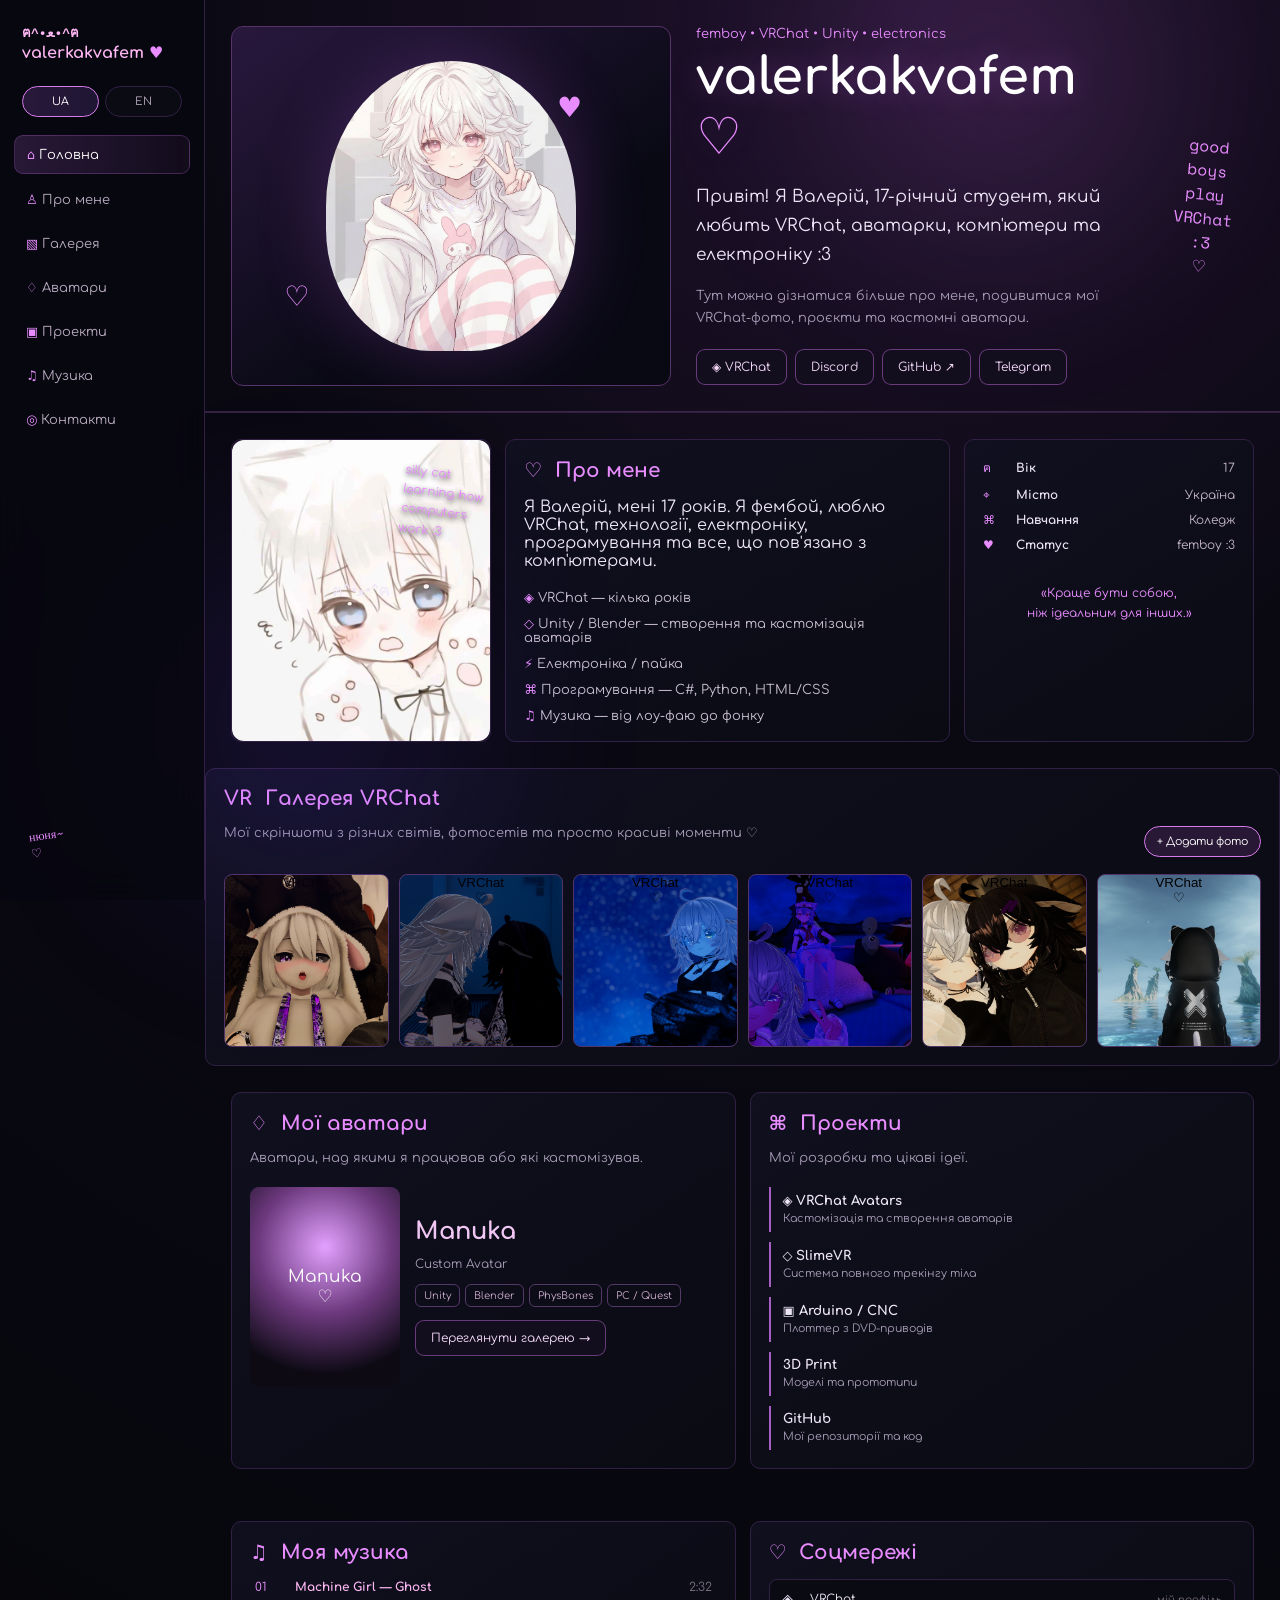
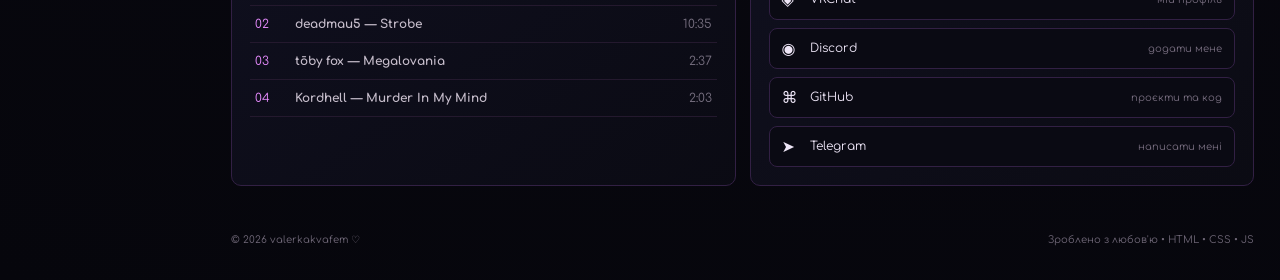
==== index.html @ bfdf0de4 "Add files via upload" ====
<!doctype html>
<html lang="uk">
<head>
  <meta charset="UTF-8">
  <meta name="viewport" content="width=device-width, initial-scale=1.0">
  <title>valerkakvafem ♡</title>
  <meta name="description" content="Особистий VRChat / Unity / electronics сайт Валерія.">
  <link rel="stylesheet" href="style.css">
</head>
<body>
  <div class="bg-orb orb1"></div>
  <div class="bg-orb orb2"></div>

  <aside class="sidebar">
    <a class="brand" href="#home"><span class="brand-cat">ฅ^•ﻌ•^ฅ</span> valerkakvafem <span>♥</span></a>
    <div class="lang-switch" aria-label="Language switcher">
      <button class="lang-btn active" type="button" data-lang="uk">UA</button>
      <button class="lang-btn" type="button" data-lang="en">EN</button>
    </div>
    <nav>
      <a class="active" href="#home">⌂ <span data-i18n="nav.home">Головна</span></a>
      <a href="#about">♙ <span data-i18n="nav.about">Про мене</span></a>
      <a href="#gallery">▧ <span data-i18n="nav.gallery">Галерея</span></a>
      <a href="#avatars">♢ <span data-i18n="nav.avatars">Аватари</span></a>
      <a href="#projects">▣ <span data-i18n="nav.projects">Проекти</span></a>
      <a href="#music">♫ <span data-i18n="nav.music">Музика</span></a>
      <a href="#contacts">◎ <span data-i18n="nav.contacts">Контакти</span></a>
    </nav>
    <div class="side-note">нюня~<br>♡</div>
  </aside>

  <main>
    <section id="home" class="hero section">
      <div class="hero-art">
        <div class="avatar-placeholder">ฅ^•ﻌ•^ฅ</div>
        <div class="floating-heart h1">♥</div>
        <div class="floating-heart h2">♡</div>
      </div>
      <div class="hero-copy">
        <div class="eyebrow" data-i18n="hero.eyebrow">femboy • VRChat • Unity • electronics</div>
        <h1>valerkakvafem <span>♡</span></h1>
        <p class="lead" data-i18n="hero.lead">Привіт! Я Валерій, 17-річний студент, який любить VRChat, аватарки, комп'ютери та електроніку :3</p>
        <p class="muted" data-i18n="hero.muted">Тут можна дізнатися більше про мене, подивитися мої VRChat-фото, проєкти та кастомні аватари.</p>
        <div class="buttons">
          <a class="btn" href="https://vrchat.com/home/user/usr_546417ab-8300-4fd6-845b-32ec0ba9909e" target="_blank">◈ VRChat</a>
          <a class="btn" href="https://discord.com/" target="_blank" rel="noreferrer">Discord</a>
          <a class="btn" href="https://github.com/valerkakvafem" target="_blank" rel="noreferrer">GitHub ↗</a>
          <a class="btn" href="https://t.me/vkvaua" data-i18n="hero.telegram">Telegram</a>
        </div>
      </div>
      <div class="hero-doodle">good<br>boys<br>play<br>VRChat<br>:3<br>♡</div>
    </section>

    <section id="about" class="section about-grid">
      <div class="photo-card">
        <div class="avatar-placeholder big">ฅ^•ﻌ•^ฅ</div>
        <span class="vertical-note">silly cat<br>learning how<br>computers<br>work :3</span>
      </div>
      <div class="panel about-text">
        <div class="section-title"><span>♡</span> <span data-i18n="about.title">Про мене</span></div>
        <p data-i18n="about.text">Я Валерій, мені 17 років. Я фембой, люблю VRChat, технології, електроніку, програмування та все, що пов'язано з комп'ютерами.</p>
        <ul class="facts">
          <li data-i18n="about.fact1">◈ VRChat — кілька років</li>
          <li data-i18n="about.fact2">◇ Unity / Blender — створення та кастомізація аватарів</li>
          <li data-i18n="about.fact3">⚡ Електроніка / пайка</li>
          <li data-i18n="about.fact4">⌘ Програмування — C#, Python, HTML/CSS</li>
          <li data-i18n="about.fact5">♫ Музика — від лоу-фаю до фонку</li>
        </ul>
      </div>
      <div class="panel profile">
        <div class="profile-row"><span>ฅ</span><b data-i18n="profile.ageLabel">Вік</b><em>17</em></div>
        <div class="profile-row"><span>⌖</span><b data-i18n="profile.cityLabel">Місто</b><em data-i18n="profile.cityValue">Україна</em></div>
        <div class="profile-row"><span>⌘</span><b data-i18n="profile.studyLabel">Навчання</b><em data-i18n="profile.studyValue">Коледж</em></div>
        <div class="profile-row"><span>♥</span><b data-i18n="profile.statusLabel">Статус</b><em>femboy :3</em></div>
        <blockquote data-i18n="profile.quote">«Краще бути собою,<br>ніж ідеальним для інших.»</blockquote>
      </div>
    </section>

    <section id="gallery" class="section panel">
      <div class="section-head">
        <div>
          <div class="section-title"><span>VR</span> <span data-i18n="gallery.title">Галерея VRChat</span></div>
          <p class="muted" data-i18n="gallery.subtitle">Мої фото з VRChat і просто красиві моменти ♡</p>
        </div>
        <div class="gallery-controls">
          <label class="upload-button" for="galleryUpload">+ Додати фото</label>
          <input id="galleryUpload" type="file" accept="image/*" multiple hidden>
        </div>
      </div>
      <div class="gallery" id="galleryGrid"></div>
    </section>

    <section class="section two-col">
      <div id="avatars" class="panel">
        <div class="section-title"><span>♢</span> <span data-i18n="avatars.title">Мої аватари</span></div>
        <p class="muted" data-i18n="avatars.subtitle">Аватари, над якими я працював або які кастомізував.</p>
        <div class="avatar-project">
          <div class="fake-avatar">Manuka<br>♡</div>
          <div>
            <h3>Manuka</h3>
            <p data-i18n="avatars.customAvatar">Custom Avatar</p>
            <div class="tags"><span>Unity</span><span>Blender</span><span>PhysBones</span><span>PC / Quest</span></div>
            <a class="outline-btn" href="#gallery" data-i18n="avatars.galleryLink">Переглянути галерею →</a>
          </div>
        </div>
      </div>

      <div id="projects" class="panel">
        <div class="section-title"><span>⌘</span> <span data-i18n="projects.title">Проекти</span></div>
        <p class="muted" data-i18n="projects.subtitle">Мої розробки та цікаві ідеї.</p>
        <div class="project-list">
          <div><b>◈ VRChat Avatars</b><small data-i18n="projects.item1">Кастомізація та створення аватарів</small></div>
          <div><b>◇ SlimeVR</b><small data-i18n="projects.item2">Система повного трекінгу тіла</small></div>
          <div><b>▣ Arduino / CNC</b><small data-i18n="projects.item3">Плоттер з DVD-приводів</small></div>
          <div><b>3D Print</b><small data-i18n="projects.item4">Моделі та прототипи</small></div>
          <div><b>GitHub</b><small data-i18n="projects.item5">Мої репозиторії та код</small></div>
        </div>
      </div>
    </section>

    <section id="music" class="section two-col">
      <div class="panel">
        <div class="section-title"><span>♫</span> <span data-i18n="music.title">Моя музика</span></div>
        <div class="track playing"><span>01</span><b>Machine Girl — Ghost</b><time>2:32</time></div>
        <div class="track"><span>02</span><b>deadmau5 — Strobe</b><time>10:35</time></div>
        <div class="track"><span>03</span><b>tōby fox — Megalovania</b><time>2:37</time></div>
        <div class="track"><span>04</span><b>Kordhell — Murder In My Mind</b><time>2:03</time></div>
      </div>

      <div id="contacts" class="panel">
        <div class="section-title"><span>♡</span> <span data-i18n="contacts.title">Соцмережі</span></div>
        <div class="socials">
          <a href="https://vrchat.com/home/user/usr_546417ab-8300-4fd6-845b-32ec0ba9909e" target="_blank" class="social">◈ <span>VRChat</span><small data-i18n="contacts.vrchat">мій профіль</small></a>
          <a href="https://discord.com/" target="_blank" rel="noreferrer" class="social">◉ <span>Discord</span><small data-i18n="contacts.discord">додати мене</small></a>
          <a href="https://github.com/valerkakvafem" target="_blank" rel="noreferrer" class="social">⌘ <span>GitHub</span><small data-i18n="contacts.github">проєкти та код</small></a>
          <a href="https://t.me/vkvaua" class="social">➤ <span>Telegram</span><small data-i18n="contacts.telegram">написати мені</small></a>
        </div>
      </div>
    </section>

    <footer>
      <span>© 2026 valerkakvafem ♡</span>
      <span data-i18n="footer.text">Зроблено з любов'ю • HTML • CSS • JS</span>
    </footer>
  </main>

  <div class="lightbox" id="lightbox" onclick="closeLightbox(event)">
    <button class="close" onclick="closeLightbox()">×</button>
    <div class="lightbox-content">
      <div id="lightboxImage" class="lightbox-photo"></div>
      <div class="lightbox-nav">
        <button type="button" onclick="showPrevImage()">←</button>
        <button type="button" onclick="showNextImage()">→</button>
      </div>
      <h2 id="lightboxTitle"></h2>
    </div>
  </div>

  <script src="script.js"></script>
</body>
</html>
---- style.css ----
@import url('https://fonts.googleapis.com/css2?family=Comfortaa:wght@400;500;700&family=Space+Mono:wght@400;700&display=swap');

/* ==========================================================================
   1. ЗМІННІ ТА БАЗОВІ СТИЛІ (:root & Global)
   ========================================================================== */
:root {
  --bg: #070711;
  --panel: #0d0d1a;
  --panel2: #111020;
  --line: #322044;
  --pink: #e88cff;
  --pink2: #ffb8f4;
  --purple: #8d59d8;
  --text: #eee6f7;
  --muted: #a59bb4;
}

* {
  box-sizing: border-box;
  scroll-behavior: smooth;
}

body {
  margin: 0;
  background: radial-gradient(circle at 70% 0%, #21122e 0, #0a0912 35%, #06060c 100%);
  color: var(--text);
  font-family: Comfortaa, system-ui, sans-serif;
  overflow-x: hidden;
}

body:before {
  content: "";
  position: fixed;
  inset: 0;
  pointer-events: none;
  background-image: linear-gradient(#fff0 96%, #ffffff04 100%);
  background-size: 100% 4px;
  opacity: .15;
  z-index: 20;
}

a {
  color: inherit;
  text-decoration: none;
}

/* Ефекти фону (Орбіти) */
.bg-orb {
  position: fixed;
  width: 350px;
  height: 350px;
  border-radius: 50%;
  filter: blur(100px);
  opacity: .13;
  pointer-events: none;
}

.orb1 {
  background: #e47aff;
  top: -100px;
  right: 8%;
}

.orb2 {
  background: #6e42ff;
  bottom: 0;
  left: 10%;
}


/* ==========================================================================
   2. СТРУКТУРА ТА НАВІГАЦІЯ (Layout & Sidebar)
   ========================================================================== */
main {
  margin-left: 205px;
  max-width: 1500px;
}

.sidebar {
  position: fixed;
  z-index: 10;
  left: 0;
  top: 0;
  bottom: 0;
  width: 205px;
  border-right: 1px solid var(--line);
  background: #080811dd;
  backdrop-filter: blur(18px);
  padding: 22px 14px;
}

.brand {
  font-weight: 700;
  color: var(--pink2);
  display: block;
  padding: 0 8px 24px;
}

.brand-cat {
  font-family: monospace;
  margin-right: 7px;
}

.brand span:last-child {
  color: var(--pink);
}

.lang-switch {
  display: grid;
  grid-template-columns: repeat(2, minmax(0, 1fr));
  gap: 6px;
  margin: 0 8px 18px;
}

.lang-btn {
  border: 1px solid var(--line);
  background: #0b0b14;
  color: #b8aabe;
  border-radius: 999px;
  padding: 8px 10px;
  cursor: pointer;
  font: inherit;
  font-size: 11px;
  transition: .2s;
}

.lang-btn.active,
.lang-btn:hover {
  background: linear-gradient(90deg, #b55fe733, #7b58c633);
  border-color: #d77bea;
  color: #fff;
}

nav {
  display: grid;
  gap: 7px;
}

nav a {
  padding: 11px 12px;
  border-radius: 9px;
  color: #b8aabe;
  font-size: 13px;
  transition: .2s;
}

nav a:hover,
nav a.active {
  background: linear-gradient(90deg, #9d5ac03b, #4c28542a);
  color: #fff;
  border: 1px solid #b966d64a;
}

nav a:first-letter {
  color: var(--pink);
}

.side-note {
  position: absolute;
  bottom: 40px;
  left: 30px;
  color: var(--pink);
  font-family: "Space Mono";
  font-size: 12px;
  transform: rotate(-8deg);
}


/* ==========================================================================
   3. СЕКЦІЇ ТА КОМПОНЕНТИ (Sections & Generic Elements)
   ========================================================================== */
.section {
  padding: 26px;
  scroll-margin-top: 20px;
}

.section-title {
  font-size: 20px;
  font-weight: 700;
  margin-bottom: 5px;
  color: #f2d8fa;
}

.section-title span {
  color: var(--pink);
  margin-right: 7px;
}

.section-head {
  display: flex;
  justify-content: space-between;
  gap: 20px;
  align-items: end;
}

.panel {
  border: 1px solid var(--line);
  background: linear-gradient(145deg, #101020e8, #0b0b14e8);
  border-radius: 10px;
  padding: 18px;
}

.muted {
  color: var(--muted);
  line-height: 1.65;
  font-size: 13px;
}

.buttons {
  display: flex;
  gap: 8px;
  flex-wrap: wrap;
  margin-top: 20px;
}

.btn,
.outline-btn {
  border: 1px solid #c66ee77a;
  background: #130e1d;
  border-radius: 9px;
  padding: 10px 15px;
  font-size: 12px;
  color: #f4dafa;
  transition: .2s;
  display: inline-block;
}

.btn:hover,
.outline-btn:hover {
  background: #8b4eb522;
  box-shadow: 0 0 20px #e37bff22;
}


/* ==========================================================================
   4. ГОЛОВНИЙ БЛОК (Hero Section - Аватар оновлено!)
   ========================================================================== */
.hero {
  min-height: 390px;
  display: grid;
  grid-template-columns: 43% 1fr 100px;
  gap: 25px;
  align-items: center;
  border-bottom: 1px solid var(--line);
  position: relative;
  overflow: hidden;
}

.hero:after {
  content: "";
  position: absolute;
  inset: auto 0 0 0;
  height: 1px;
  background: #e88cff33;
}

.hero h1 {
  font-size: clamp(34px, 4vw, 62px);
  margin: 0 0 15px;
  color: #fff;
  text-shadow: 0 0 28px #dd77ff44;
}

.hero h1 span {
  color: var(--pink);
}

.eyebrow {
  color: var(--pink);
  font-size: 13px;
  margin-bottom: 8px;
}

.lead {
  font-size: 17px;
  line-height: 1.7;
}

.hero-doodle {
  color: var(--pink);
  font-family: "Space Mono";
  line-height: 1.5;
  text-align: center;
  transform: rotate(5deg);
}

.hero-art {
  height: 360px;
  border-radius: 12px;
  position: relative;
  overflow: hidden;
  background: linear-gradient(145deg, #28183d, #090914 65%);
  border: 1px solid #58326b;
  display: grid;
  place-items: center;
}

/* Налаштування реального фото головного аватара */
.avatar-placeholder {
  width: 250px;
  height: 290px;
  border-radius: 50% 50% 42% 42%;
  display: grid;
  place-items: center;
  box-shadow: 0 0 70px #d76bff38;
  
  background-image: url('assets/avatars/avatar.jpg');
  background-size: cover;
  background-position: center;
  background-repeat: no-repeat;
}

/* Анімація літаючих сердечок поверх фотографії */
.floating-heart {
  position: absolute;
  color: var(--pink);
  font-size: 28px;
  animation: float 4s ease-in-out infinite;
}

.h1 { right: 20%; top: 18%; }
.h2 { left: 12%; bottom: 20%; }

@keyframes float {
  50% { transform: translateY(-10px) rotate(8deg); }
}


/* ==========================================================================
   5. БЛОК «ПРО МЕНЕ» ТА ПРОФІЛЬ (About & Profile - Фото оновлено!)
   ========================================================================== */
.about-grid {
  display: grid;
  grid-template-columns: 260px 1fr 290px;
  gap: 14px;
}

.photo-card {
  border: 1px solid var(--line);
  border-radius: 10px;
  min-height: 260px;
  position: relative;
  overflow: hidden;
}

/* Налаштування реального великого фото для блоку про мене */
.avatar-placeholder.big {
  width: 100%;
  height: 100%;
  border-radius: 12px;
  
  background-image: url('assets/avatars/avatar_big.jpg');
  background-size: cover;
  background-position: center;
  background-repeat: no-repeat;
}

.vertical-note {
  position: absolute;
  right: 8px;
  top: 25px;
  color: var(--pink);
  font-size: 12px;
  line-height: 1.6;
  transform: rotate(7deg);
  z-index: 2;
  text-shadow: 0 2px 5px rgba(0,0,0,0.9); /* Щоб текст читався поверх фотографії */
}

.facts {
  list-style: none;
  padding: 0;
  margin: 20px 0 0;
  display: grid;
  gap: 11px;
  color: #c9bfd1;
  font-size: 13px;
}

.facts li:first-letter {
  color: var(--pink);
}

.profile {
  display: grid;
  align-content: start;
  gap: 11px;
}

.profile-row {
  display: grid;
  grid-template-columns: 25px 1fr auto;
  gap: 8px;
  align-items: center;
  font-size: 12px;
}

.profile-row span {
  color: var(--pink);
}

.profile-row em {
  font-style: normal;
  color: #c4b5ca;
}

.profile blockquote {
  margin: 20px 0 0;
  color: var(--pink);
  font-size: 12px;
  line-height: 1.7;
  text-align: center;
}


/* ==========================================================================
   6. ГАЛЕРЕЯ VRChat (Gallery - Градієнти замінено на фотографії!)
   ========================================================================== */
.gallery-controls {
  display: flex;
  align-items: center;
  justify-content: flex-end;
  gap: 10px;
  flex-wrap: wrap;
}

.filters {
  display: flex;
  gap: 6px;
  flex-wrap: wrap;
}

.filter {
  border: 1px solid var(--line);
  background: #0b0b14;
  color: #aaa0b4;
  border-radius: 20px;
  padding: 8px 12px;
  cursor: pointer;
  font-family: inherit;
  font-size: 11px;
}

.gallery-category {
  border: 1px solid var(--line);
  background: #0b0b14;
  color: var(--text);
  border-radius: 999px;
  padding: 8px 12px;
  font: inherit;
  font-size: 11px;
}

.upload-button {
  display: inline-flex;
  align-items: center;
  justify-content: center;
  border: 1px solid #d77bea;
  background: rgba(167, 79, 195, 0.18);
  color: #fff;
  border-radius: 999px;
  padding: 8px 12px;
  font-size: 11px;
  cursor: pointer;
  transition: .2s;
}

.upload-button:hover {
  transform: translateY(-1px);
  box-shadow: 0 0 18px rgba(215, 123, 234, 0.25);
}

.filter.active,
.filter:hover {
  color: #fff;
  border-color: #d77bea;
  background: #a84fc321;
}

.gallery {
  display: grid;
  grid-template-columns: repeat(6, 1fr);
  gap: 10px;
  margin-top: 17px;
}

.gallery-item {
  border: 0;
  background: none;
  padding: 0;
  cursor: pointer;
  min-width: 0;
}

.fake-photo {
  aspect-ratio: 1 / 1.05;
  border-radius: 8px;
  border: 1px solid #513568;
  overflow: hidden;
  transition: .25s;
  
  background-size: cover;
  background-position: center;
  background-repeat: no-repeat;
}

.gallery-item:hover .fake-photo {
  transform: translateY(-4px) scale(1.02);
  box-shadow: 0 10px 35px #c65eff2b;
}

/* Підключення реальних файлів фото для галереї сайту */
.photo1 { background-image: url('assets/gallery/photo1.png'); }
.photo2 { background-image: url('assets/gallery/photo2.png'); }
.photo3 { background-image: url('assets/gallery/photo3.jpg'); }
.photo4 { background-image: url('assets/gallery/photo4.jpg'); }
.photo5 { background-image: url('assets/gallery/photo5.jpg'); }
.photo6 { background-image: url('assets/gallery/photo6.jpg'); }


/* ==========================================================================
   7. СТОЛБЦІ, ПРОЄКТИ ТА АУДІО (Projects & Media)
   ========================================================================== */
.two-col {
  display: grid;
  grid-template-columns: 1fr 1fr;
  gap: 14px;
}

.avatar-project {
  display: grid;
  grid-template-columns: 150px 1fr;
  gap: 15px;
  margin-top: 17px;
  align-items: center;
}

.fake-avatar {
  height: 200px;
  border-radius: 9px;
  background: radial-gradient(circle at 50% 30%, #e2a1ff, #6d397e 42%, #0d0a14 80%);
  display: grid;
  place-items: center;
  text-align: center;
  color: #fff;
  font-size: 17px;
}

.avatar-project h3 {
  margin: 0;
  color: #f0c7f4;
  font-size: 24px;
}

.avatar-project p {
  color: var(--muted);
  font-size: 12px;
}

.tags {
  display: flex;
  gap: 5px;
  flex-wrap: wrap;
  margin: 13px 0;
}

.tags span {
  padding: 5px 8px;
  border: 1px solid #543866;
  border-radius: 6px;
  color: #c9aacb;
  font-size: 10px;
}

.project-list {
  display: grid;
  gap: 10px;
  margin-top: 17px;
}

.project-list div {
  border-left: 2px solid #a75ec3;
  padding: 6px 0 6px 12px;
}

.project-list b {
  display: block;
  font-size: 13px;
}

.project-list small {
  color: var(--muted);
  font-size: 11px;
}

/* ==========================================================================
   8. ПЛЕЄР ТА СОЦМЕРЕЖІ (Media & Socials)
   ========================================================================== */
.track {
  display: grid;
  grid-template-columns: 30px 1fr auto;
  gap: 10px;
  padding: 11px 5px;
  border-bottom: 1px solid #24192e;
  font-size: 12px;
  color: #c6bdcb;
}

.track span { 
  color: var(--pink); 
}

.track time { 
  color: #777080; 
}

.track.playing b { 
  color: var(--pink2); 
}

.socials {
  display: grid;
  gap: 8px;
  margin-top: 15px;
}

.social {
  display: grid;
  grid-template-columns: 28px 1fr auto;
  align-items: center;
  padding: 10px 12px;
  border: 1px solid var(--line);
  border-radius: 8px;
  background: #0a0a13;
}

.social:hover { 
  border-color: #a65ec0; 
}

.social > span { 
  font-size: 12px; 
}

.social small { 
  color: #766c7e; 
  font-size: 10px; 
}

footer {
  padding: 22px 26px 35px;
  display: flex;
  justify-content: space-between;
  color: #706878;
  font-size: 10px;
}

/* ==========================================================================
   9. МОДАЛЬНЕ ВІКНО LIGHTBOX (Велике повноекранне фото!)
   ========================================================================== */
.lightbox {
  position: fixed;
  inset: 0;
  background: #05040be8;
  backdrop-filter: blur(15px);
  display: none;
  place-items: center;
  z-index: 50;
  padding: 25px;
}

.lightbox.open {
  display: grid;
}

.lightbox-content {
  max-width: 800px;
  width: 100%;
  text-align: center;
}

.lightbox-photo {
  width: 100%;
  aspect-ratio: 16 / 10;
  border: 1px solid #9b58b9;
  border-radius: 12px;
  display: grid;
  place-items: center;
  overflow: hidden;
  background-size: cover;
  background-position: center;
  background-repeat: no-repeat;
}

.lightbox-nav {
  display: flex;
  justify-content: center;
  gap: 12px;
  margin-top: 16px;
}

.lightbox-nav button {
  border: 1px solid #8c5de0;
  background: rgba(24, 16, 30, 0.9);
  color: var(--text);
  padding: 9px 14px;
  border-radius: 999px;
  cursor: pointer;
  font: inherit;
}

.close {
  position: fixed;
  right: 25px;
  top: 18px;
  background: none;
  border: 0;
  color: #fff;
  font-size: 40px;
  cursor: pointer;
}

.lightbox h2 {
  color: var(--pink);
  font-size: 18px;
  margin-top: 12px;
}

/* ==========================================================================
   10. АДАПТИВНІСТЬ ТА АДАПТИВНІ СКРИПТИ (Media Queries)
   ========================================================================== */
@media (max-width: 1050px) {
  .sidebar {
    width: 75px;
  }
  
  .brand {
    font-size: 0;
    text-align: center;
  }
  
  .brand-cat {
    font-size: 20px;
  }
  
  .sidebar nav a span {
    display: none;
  }
  
  .sidebar nav a {
    text-align: center;
    font-size: 20px;
  }
  
  .side-note {
    display: none;
  }
  
  main {
    margin-left: 75px;
  }
  
  .hero {
    grid-template-columns: 1fr;
    gap: 20px;
    text-align: center;
  }
  
  .hero-art {
    margin: 0 auto;
    width: 100%;
    max-width: 320px;
  }
  
  .hero-doodle {
    display: none;
  }
  
  .about-grid {
    grid-template-columns: 1fr;
  }
  
  .profile {
    grid-column: 1 / -1;
  }
  
  .gallery {
    grid-template-columns: repeat(3, 1fr);
  }
  
  .two-col {
    grid-template-columns: 1fr;
  }
}
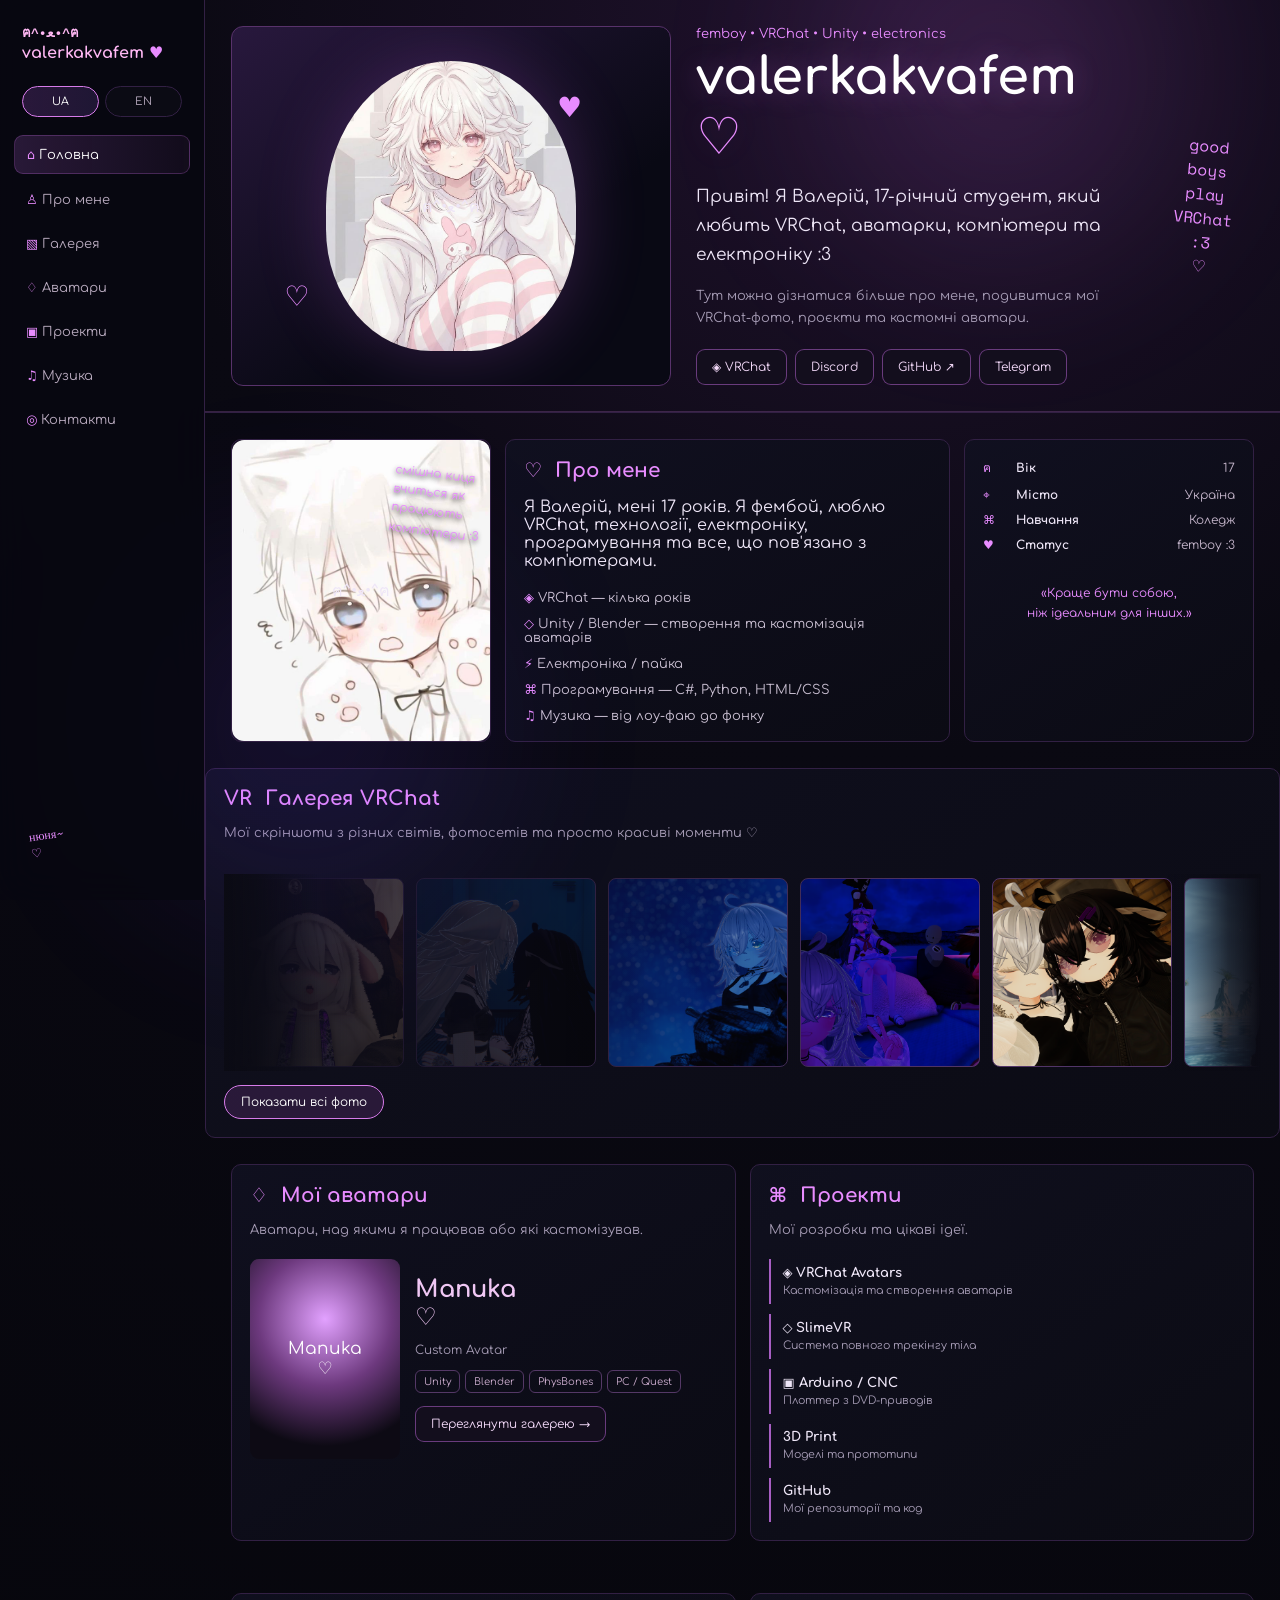
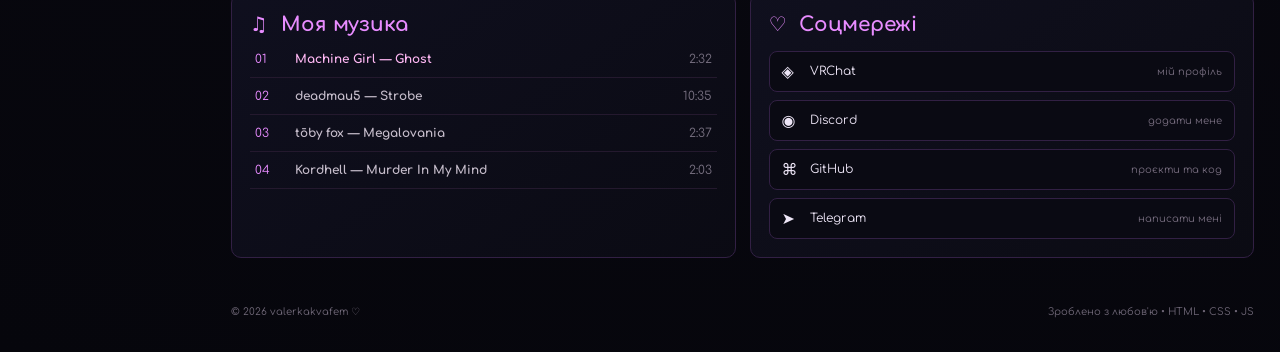
==== commit 65939b15: "Add files via upload" ====
--- a/index.html
+++ b/index.html
@@ -5,7 +5,7 @@
   <meta name="viewport" content="width=device-width, initial-scale=1.0">
   <title>valerkakvafem ♡</title>
   <meta name="description" content="Особистий VRChat / Unity / electronics сайт Валерія.">
-  <link rel="stylesheet" href="style.css">
+  <link rel="stylesheet" href="style.css?v=2026-09-24-v3">
 </head>
 <body>
   <div class="bg-orb orb1"></div>
@@ -26,13 +26,13 @@
       <a href="#music">♫ <span data-i18n="nav.music">Музика</span></a>
       <a href="#contacts">◎ <span data-i18n="nav.contacts">Контакти</span></a>
     </nav>
-    <div class="side-note">нюня~<br>♡</div>
+    <div class="side-note" data-i18n="side.note">нюня~<br>♡</div>
   </aside>
 
   <main>
     <section id="home" class="hero section">
       <div class="hero-art">
-        <div class="avatar-placeholder">ฅ^•ﻌ•^ฅ</div>
+        <div class="avatar-placeholder" aria-label="Avatar">ฅ^•ﻌ•^ฅ</div>
         <div class="floating-heart h1">♥</div>
         <div class="floating-heart h2">♡</div>
       </div>
@@ -42,9 +42,9 @@
         <p class="lead" data-i18n="hero.lead">Привіт! Я Валерій, 17-річний студент, який любить VRChat, аватарки, комп'ютери та електроніку :3</p>
         <p class="muted" data-i18n="hero.muted">Тут можна дізнатися більше про мене, подивитися мої VRChat-фото, проєкти та кастомні аватари.</p>
         <div class="buttons">
-          <a class="btn" href="https://vrchat.com/home/user/usr_546417ab-8300-4fd6-845b-32ec0ba9909e" target="_blank">◈ VRChat</a>
-          <a class="btn" href="https://discord.com/" target="_blank" rel="noreferrer">Discord</a>
-          <a class="btn" href="https://github.com/valerkakvafem" target="_blank" rel="noreferrer">GitHub ↗</a>
+          <a class="btn" href="https://vrchat.com/home/user/usr_546417ab-8300-4fd6-845b-32ec0ba9909e" target="_blank" data-i18n="hero.vrchat">◈ VRChat</a>
+          <a class="btn" href="https://discord.com/" target="_blank" rel="noreferrer" data-i18n="hero.discord">Discord</a>
+          <a class="btn" href="https://github.com/valerkakvafem" target="_blank" rel="noreferrer" data-i18n="hero.github">GitHub ↗</a>
           <a class="btn" href="https://t.me/vkvaua" data-i18n="hero.telegram">Telegram</a>
         </div>
       </div>
@@ -54,7 +54,7 @@
     <section id="about" class="section about-grid">
       <div class="photo-card">
         <div class="avatar-placeholder big">ฅ^•ﻌ•^ฅ</div>
-        <span class="vertical-note">silly cat<br>learning how<br>computers<br>work :3</span>
+        <span class="vertical-note" data-i18n="about.note">silly cat<br>learning how<br>computers<br>work :3</span>
       </div>
       <div class="panel about-text">
         <div class="section-title"><span>♡</span> <span data-i18n="about.title">Про мене</span></div>
@@ -82,12 +82,14 @@
           <div class="section-title"><span>VR</span> <span data-i18n="gallery.title">Галерея VRChat</span></div>
           <p class="muted" data-i18n="gallery.subtitle">Мої фото з VRChat і просто красиві моменти ♡</p>
         </div>
-        <div class="gallery-controls">
-          <label class="upload-button" for="galleryUpload">+ Додати фото</label>
-          <input id="galleryUpload" type="file" accept="image/*" multiple hidden>
-        </div>
       </div>
-      <div class="gallery" id="galleryGrid"></div>
+
+      <div class="gallery-shell" id="galleryShell">
+        <div class="gallery-marquee" id="galleryMarquee"></div>
+        <div class="gallery-all" id="galleryGrid"></div>
+      </div>
+
+      <button class="gallery-expand-btn" id="galleryExpandBtn" type="button" data-i18n="gallery.expand">Показати всі фото</button>
     </section>
 
     <section class="section two-col">
@@ -97,7 +99,7 @@
         <div class="avatar-project">
           <div class="fake-avatar">Manuka<br>♡</div>
           <div>
-            <h3>Manuka</h3>
+            <h3 data-i18n="avatars.name">Manuka</h3>
             <p data-i18n="avatars.customAvatar">Custom Avatar</p>
             <div class="tags"><span>Unity</span><span>Blender</span><span>PhysBones</span><span>PC / Quest</span></div>
             <a class="outline-btn" href="#gallery" data-i18n="avatars.galleryLink">Переглянути галерею →</a>
@@ -156,6 +158,7 @@
     </div>
   </div>
 
-  <script src="script.js"></script>
+  <script src="gallery-data.js?v=2026-09-24-v3"></script>
+  <script src="script.js?v=2026-09-24-v3"></script>
 </body>
 </html>
--- a/style.css
+++ b/style.css
@@ -416,72 +416,87 @@
 /* ==========================================================================
    6. ГАЛЕРЕЯ VRChat (Gallery - Градієнти замінено на фотографії!)
    ========================================================================== */
-.gallery-controls {
+.gallery-shell {
+  position: relative;
+  margin-top: 17px;
+  overflow: hidden;
+}
+
+.gallery-shell::before,
+.gallery-shell::after {
+  content: "";
+  position: absolute;
+  top: 0;
+  bottom: 0;
+  width: 9%;
+  z-index: 2;
+  pointer-events: none;
+}
+
+.gallery-shell::before {
+  left: 0;
+  background: linear-gradient(90deg, #0b0b14 0%, #0b0b14cc 35%, transparent 100%);
+}
+
+.gallery-shell::after {
+  right: 0;
+  background: linear-gradient(270deg, #0b0b14 0%, #0b0b14cc 35%, transparent 100%);
+}
+
+.gallery-shell.expanded::before,
+.gallery-shell.expanded::after {
+  display: none;
+}
+
+.gallery-marquee {
   display: flex;
-  align-items: center;
-  justify-content: flex-end;
+  gap: 12px;
+  --scroll-distance: 0px;
+  width: max-content;
+  min-width: 100%;
+  overflow: hidden;
+  white-space: nowrap;
+  padding: 4px 0;
+  mask-image: linear-gradient(to right, transparent 0, #000 8%, #000 92%, transparent 100%);
+  will-change: transform;
+  animation: marqueeScroll 70s linear infinite;
+}
+
+.gallery-marquee .gallery-item {
+  flex: 0 0 auto;
+}
+
+.gallery-marquee .fake-photo {
+  width: clamp(120px, 15vw, 180px);
+  min-width: clamp(120px, 15vw, 180px);
+}
+
+.gallery-marquee:hover {
+  animation-play-state: paused;
+}
+
+@keyframes marqueeScroll {
+  from {
+    transform: translateX(0);
+  }
+  to {
+    transform: translateX(calc(-1 * var(--scroll-distance)));
+  }
+}
+
+.gallery-all {
+  display: none;
+  grid-template-columns: repeat(auto-fit, minmax(130px, 1fr));
   gap: 10px;
-  flex-wrap: wrap;
-}
-
-.filters {
-  display: flex;
-  gap: 6px;
-  flex-wrap: wrap;
-}
-
-.filter {
-  border: 1px solid var(--line);
-  background: #0b0b14;
-  color: #aaa0b4;
-  border-radius: 20px;
-  padding: 8px 12px;
-  cursor: pointer;
-  font-family: inherit;
-  font-size: 11px;
-}
-
-.gallery-category {
-  border: 1px solid var(--line);
-  background: #0b0b14;
-  color: var(--text);
-  border-radius: 999px;
-  padding: 8px 12px;
-  font: inherit;
-  font-size: 11px;
-}
-
-.upload-button {
-  display: inline-flex;
-  align-items: center;
-  justify-content: center;
-  border: 1px solid #d77bea;
-  background: rgba(167, 79, 195, 0.18);
-  color: #fff;
-  border-radius: 999px;
-  padding: 8px 12px;
-  font-size: 11px;
-  cursor: pointer;
-  transition: .2s;
-}
-
-.upload-button:hover {
-  transform: translateY(-1px);
-  box-shadow: 0 0 18px rgba(215, 123, 234, 0.25);
-}
-
-.filter.active,
-.filter:hover {
-  color: #fff;
-  border-color: #d77bea;
-  background: #a84fc321;
-}
-
-.gallery {
-  display: grid;
-  grid-template-columns: repeat(6, 1fr);
-  gap: 10px;
-  margin-top: 17px;
+  margin-top: 12px;
+}
+
+.gallery-shell.expanded .gallery-marquee {
+  display: none;
+}
+
+.gallery-shell.expanded .gallery-all {
+  display: grid;
 }
 
 .gallery-item {
@@ -509,14 +524,17 @@
   box-shadow: 0 10px 35px #c65eff2b;
 }
 
-/* Підключення реальних файлів фото для галереї сайту */
-.photo1 { background-image: url('assets/gallery/photo1.png'); }
-.photo2 { background-image: url('assets/gallery/photo2.png'); }
-.photo3 { background-image: url('assets/gallery/photo3.jpg'); }
-.photo4 { background-image: url('assets/gallery/photo4.jpg'); }
-.photo5 { background-image: url('assets/gallery/photo5.jpg'); }
-.photo6 { background-image: url('assets/gallery/photo6.jpg'); }
-
+.gallery-expand-btn {
+  margin-top: 14px;
+  border: 1px solid #d77bea;
+  background: rgba(167, 79, 195, 0.18);
+  color: #fff;
+  border-radius: 999px;
+  padding: 9px 16px;
+  font: inherit;
+  font-size: 12px;
+  cursor: pointer;
+}
 
 /* ==========================================================================
    7. СТОЛБЦІ, ПРОЄКТИ ТА АУДІО (Projects & Media)
@@ -640,6 +658,8 @@
 
 .social > span { 
   font-size: 12px; 
+  min-width: 0;
+  overflow-wrap: anywhere;
 }
 
 .social small { 
@@ -784,11 +804,147 @@
     grid-column: 1 / -1;
   }
   
-  .gallery {
-    grid-template-columns: repeat(3, 1fr);
-  }
-  
   .two-col {
     grid-template-columns: 1fr;
   }
 }
+
+@media (max-width: 760px) {
+  .sidebar {
+    position: static;
+    width: 100%;
+    height: auto;
+    border-right: 0;
+    border-bottom: 1px solid var(--line);
+    padding: 16px 12px;
+  }
+
+  .brand {
+    font-size: 14px;
+    display: block;
+    text-align: left;
+    padding-bottom: 14px;
+  }
+
+  .brand-cat {
+    font-size: inherit;
+  }
+
+  nav {
+    display: flex;
+    flex-wrap: wrap;
+    gap: 8px;
+  }
+
+  nav a {
+    flex: 1 1 calc(50% - 8px);
+    min-width: 110px;
+    text-align: center;
+    font-size: 12px;
+  }
+
+  nav a span {
+    display: inline !important;
+  }
+
+  main {
+    margin-left: 0;
+  }
+
+  .section {
+    padding: 18px 14px;
+  }
+
+  .hero {
+    min-height: auto;
+    padding-top: 18px;
+  }
+
+  .hero-art {
+    height: 260px;
+  }
+
+  .panel {
+    padding: 14px;
+  }
+
+  .hero h1 {
+    font-size: clamp(28px, 10vw, 46px);
+  }
+
+  .lead {
+    font-size: 15px;
+  }
+
+  .buttons {
+    gap: 10px;
+  }
+
+  .btn {
+    flex: 1 1 calc(50% - 10px);
+    text-align: center;
+  }
+
+  .two-col {
+    grid-template-columns: 1fr;
+  }
+
+  .avatar-project {
+    grid-template-columns: 1fr;
+  }
+
+  .gallery-all {
+    grid-template-columns: repeat(auto-fit, minmax(105px, 1fr));
+    gap: 8px;
+  }
+
+  .gallery-marquee .fake-photo {
+    width: 120px;
+    min-width: 120px;
+  }
+
+  .fake-avatar {
+    height: 180px;
+  }
+
+  footer {
+    flex-direction: column;
+    gap: 8px;
+    padding: 18px 14px 28px;
+  }
+}
+
+@media (max-width: 480px) {
+  .brand {
+    font-size: 13px;
+  }
+
+  nav a {
+    flex: 1 1 calc(50% - 8px);
+    min-width: 0;
+  }
+
+  .buttons {
+    flex-direction: column;
+  }
+
+  .btn {
+    width: 100%;
+  }
+
+  .section-title {
+    font-size: 18px;
+  }
+
+  .gallery-expand-btn {
+    width: 100%;
+  }
+
+  .lightbox {
+    padding: 16px;
+  }
+
+  .lightbox-nav {
+    gap: 8px;
+  }
+}
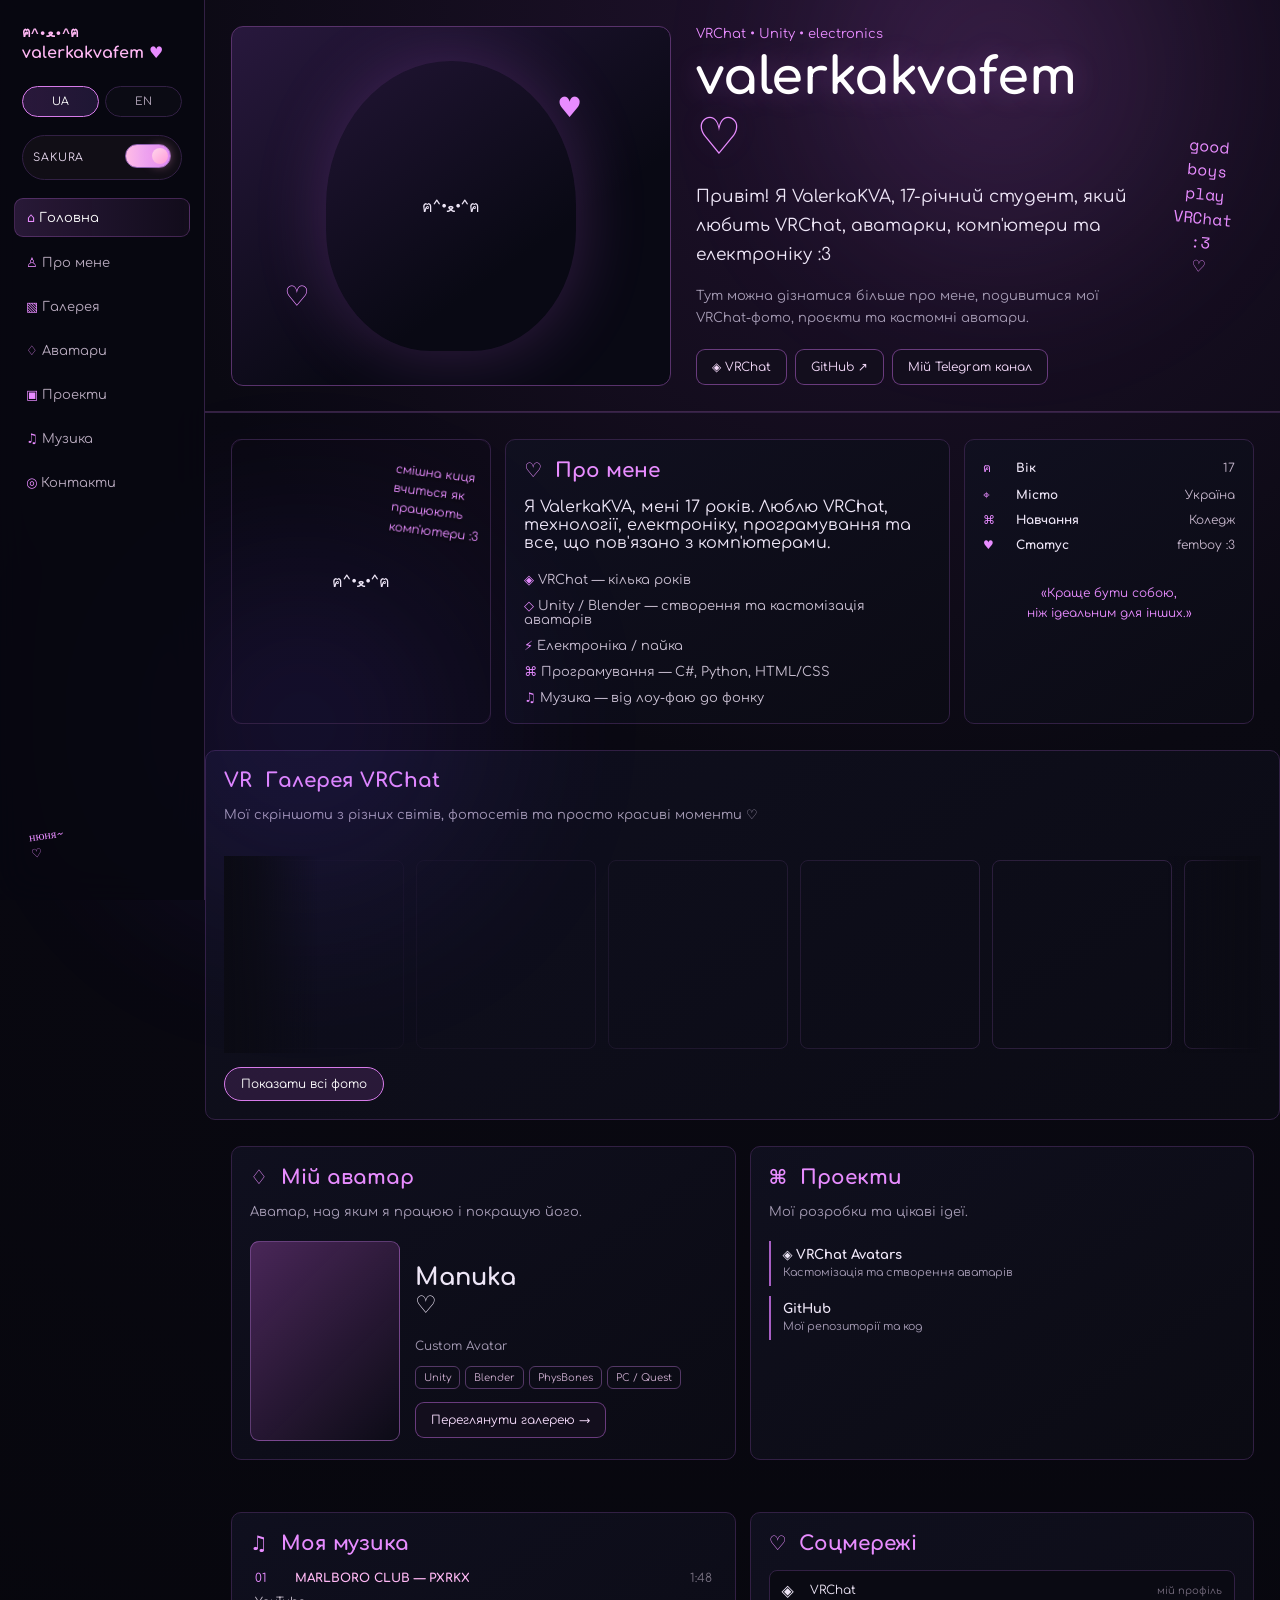
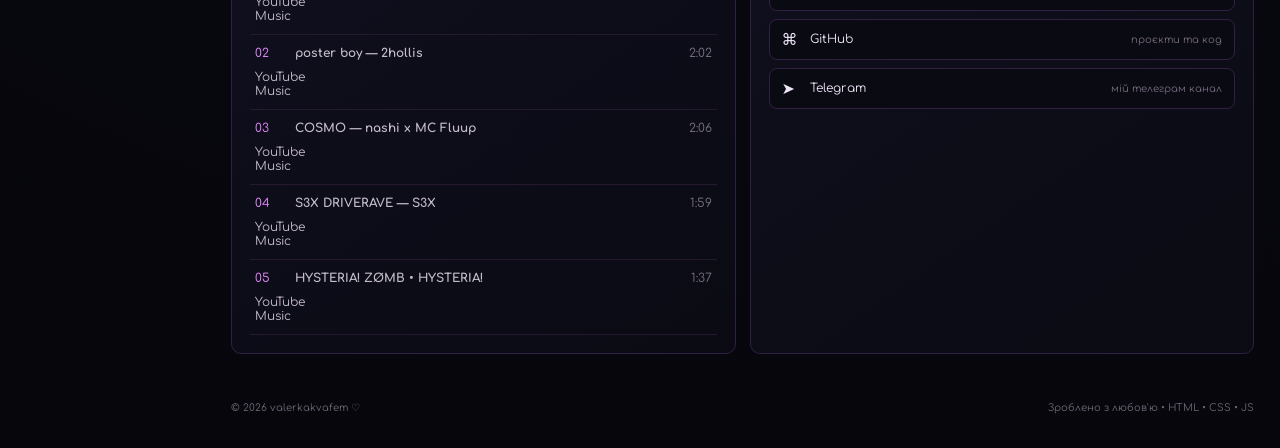
==== commit d6909740: "Add files via upload" ====
--- a/index.html
+++ b/index.html
@@ -4,8 +4,8 @@
   <meta charset="UTF-8">
   <meta name="viewport" content="width=device-width, initial-scale=1.0">
   <title>valerkakvafem ♡</title>
-  <meta name="description" content="Особистий VRChat / Unity / electronics сайт Валерія.">
-  <link rel="stylesheet" href="style.css?v=2026-09-24-v3">
+  <meta name="description" content="Особистий VRChat / Unity / electronics сайт valerkakvafem.">
+  <link rel="stylesheet" href="style.css?v=2026-09-24-v3" type="text/css">
 </head>
 <body>
   <div class="bg-orb orb1"></div>
@@ -13,9 +13,15 @@
 
   <aside class="sidebar">
     <a class="brand" href="#home"><span class="brand-cat">ฅ^•ﻌ•^ฅ</span> valerkakvafem <span>♥</span></a>
-    <div class="lang-switch" aria-label="Language switcher">
+    <div class="lang-switch" role="group" aria-label="Language switcher">
       <button class="lang-btn active" type="button" data-lang="uk">UA</button>
       <button class="lang-btn" type="button" data-lang="en">EN</button>
+    </div>
+    <div class="sakura-toggle" role="group" aria-label="Sakura animation toggle">
+      <span class="toggle-label">Sakura</span>
+      <button class="sakura-switch" id="sakuraToggle" type="button" aria-label="Toggle sakura animation" aria-pressed="true">
+        <span class="switch-track"><span class="switch-thumb"></span></span>
+      </button>
     </div>
     <nav>
       <a class="active" href="#home">⌂ <span data-i18n="nav.home">Головна</span></a>
@@ -32,33 +38,33 @@
   <main>
     <section id="home" class="hero section">
       <div class="hero-art">
-        <div class="avatar-placeholder" aria-label="Avatar">ฅ^•ﻌ•^ฅ</div>
+        <div class="avatar-placeholder" role="img" aria-label="Avatar">ฅ^•ﻌ•^ฅ</div>
         <div class="floating-heart h1">♥</div>
         <div class="floating-heart h2">♡</div>
       </div>
       <div class="hero-copy">
-        <div class="eyebrow" data-i18n="hero.eyebrow">femboy • VRChat • Unity • electronics</div>
+        <div class="eyebrow" data-i18n="hero.eyebrow">VRChat • Unity • electronics</div>
         <h1>valerkakvafem <span>♡</span></h1>
-        <p class="lead" data-i18n="hero.lead">Привіт! Я Валерій, 17-річний студент, який любить VRChat, аватарки, комп'ютери та електроніку :3</p>
+        <p class="lead" data-i18n="hero.lead">Привіт! Я ValerkaKVA, 17-річний студент, який любить VRChat, аватарки, комп'ютери та електроніку :3</p>
         <p class="muted" data-i18n="hero.muted">Тут можна дізнатися більше про мене, подивитися мої VRChat-фото, проєкти та кастомні аватари.</p>
         <div class="buttons">
           <a class="btn" href="https://vrchat.com/home/user/usr_546417ab-8300-4fd6-845b-32ec0ba9909e" target="_blank" data-i18n="hero.vrchat">◈ VRChat</a>
-          <a class="btn" href="https://discord.com/" target="_blank" rel="noreferrer" data-i18n="hero.discord">Discord</a>
           <a class="btn" href="https://github.com/valerkakvafem" target="_blank" rel="noreferrer" data-i18n="hero.github">GitHub ↗</a>
-          <a class="btn" href="https://t.me/vkvaua" data-i18n="hero.telegram">Telegram</a>
+          <a class="btn" href="https://t.me/vkvaua" data-i18n="hero.telegram">Мій Telegram канал</a>
         </div>
       </div>
       <div class="hero-doodle">good<br>boys<br>play<br>VRChat<br>:3<br>♡</div>
     </section>
 
-    <section id="about" class="section about-grid">
+    <section id="about" class="section about-grid" aria-labelledby="about-heading">
+      <h2 id="about-heading" class="visually-hidden">Про мене</h2>
       <div class="photo-card">
-        <div class="avatar-placeholder big">ฅ^•ﻌ•^ฅ</div>
+        <div class="avatar-placeholder big" role="img" aria-label="Avatar">ฅ^•ﻌ•^ฅ</div>
         <span class="vertical-note" data-i18n="about.note">silly cat<br>learning how<br>computers<br>work :3</span>
       </div>
       <div class="panel about-text">
         <div class="section-title"><span>♡</span> <span data-i18n="about.title">Про мене</span></div>
-        <p data-i18n="about.text">Я Валерій, мені 17 років. Я фембой, люблю VRChat, технології, електроніку, програмування та все, що пов'язано з комп'ютерами.</p>
+        <p data-i18n="about.text">Я ValerkaKVA, мені 17 років. Люблю VRChat, технології, електроніку, програмування та все, що пов'язано з комп'ютерами.</p>
         <ul class="facts">
           <li data-i18n="about.fact1">◈ VRChat — кілька років</li>
           <li data-i18n="about.fact2">◇ Unity / Blender — створення та кастомізація аватарів</li>
@@ -76,7 +82,8 @@
       </div>
     </section>
 
-    <section id="gallery" class="section panel">
+    <section id="gallery" class="section panel" aria-labelledby="gallery-heading">
+      <h2 id="gallery-heading" class="visually-hidden">Галерея VRChat</h2>
       <div class="section-head">
         <div>
           <div class="section-title"><span>VR</span> <span data-i18n="gallery.title">Галерея VRChat</span></div>
@@ -94,12 +101,12 @@
 
     <section class="section two-col">
       <div id="avatars" class="panel">
-        <div class="section-title"><span>♢</span> <span data-i18n="avatars.title">Мої аватари</span></div>
-        <p class="muted" data-i18n="avatars.subtitle">Аватари, над якими я працював або які кастомізував.</p>
+        <div class="section-title"><span>♢</span> <span data-i18n="avatars.title">Мій аватар</span></div>
+        <p class="muted" data-i18n="avatars.subtitle">Аватар, над яким я працюю і покращую його.</p>
         <div class="avatar-project">
-          <div class="fake-avatar">Manuka<br>♡</div>
+          <div class="fake-avatar"></div>
           <div>
-            <h3 data-i18n="avatars.name">Manuka</h3>
+            <h2 data-i18n="avatars.name">Manuka</h2>
             <p data-i18n="avatars.customAvatar">Custom Avatar</p>
             <div class="tags"><span>Unity</span><span>Blender</span><span>PhysBones</span><span>PC / Quest</span></div>
             <a class="outline-btn" href="#gallery" data-i18n="avatars.galleryLink">Переглянути галерею →</a>
@@ -112,30 +119,28 @@
         <p class="muted" data-i18n="projects.subtitle">Мої розробки та цікаві ідеї.</p>
         <div class="project-list">
           <div><b>◈ VRChat Avatars</b><small data-i18n="projects.item1">Кастомізація та створення аватарів</small></div>
-          <div><b>◇ SlimeVR</b><small data-i18n="projects.item2">Система повного трекінгу тіла</small></div>
-          <div><b>▣ Arduino / CNC</b><small data-i18n="projects.item3">Плоттер з DVD-приводів</small></div>
-          <div><b>3D Print</b><small data-i18n="projects.item4">Моделі та прототипи</small></div>
           <div><b>GitHub</b><small data-i18n="projects.item5">Мої репозиторії та код</small></div>
         </div>
       </div>
     </section>
 
-    <section id="music" class="section two-col">
+    <section id="music" class="section two-col" aria-labelledby="music-heading">
+      <h2 id="music-heading" class="visually-hidden">Моя музика</h2>
       <div class="panel">
         <div class="section-title"><span>♫</span> <span data-i18n="music.title">Моя музика</span></div>
-        <div class="track playing"><span>01</span><b>Machine Girl — Ghost</b><time>2:32</time></div>
-        <div class="track"><span>02</span><b>deadmau5 — Strobe</b><time>10:35</time></div>
-        <div class="track"><span>03</span><b>tōby fox — Megalovania</b><time>2:37</time></div>
-        <div class="track"><span>04</span><b>Kordhell — Murder In My Mind</b><time>2:03</time></div>
+        <div class="track playing"><span>01</span><b>MARLBORO CLUB — PXRKX</b><time datetime="PT1M48S">1:48</time><a href="https://music.youtube.com/watch?v=__btnUgnhGw&list=RDAMVM__btnUgnhGw" target="_blank" rel="noreferrer">YouTube Music</a></div>
+        <div class="track"><span>02</span><b>poster boy — 2hollis</b><time datetime="PT2M02S">2:02</time><a href="https://music.youtube.com/watch?v=jOLT6ukrQSg" target="_blank" rel="noreferrer">YouTube Music</a></div>
+        <div class="track"><span>03</span><b>COSMO — nashi x MC Fluup</b><time datetime="PT2M06S">2:06</time><a href="https://music.youtube.com/watch?v=oZrpyzO8zuI" target="_blank" rel="noreferrer">YouTube Music</a></div>
+        <div class="track"><span>04</span><b>S3X DRIVERAVE — S3X</b><time datetime="PT1M59S">1:59</time><a href="https://music.youtube.com/watch?v=iiyesnIfBGI" target="_blank" rel="noreferrer">YouTube Music</a></div>
+        <div class="track"><span>05</span><b>HYSTERIA! ZØMB • HYSTERIA!</b><time datetime="PT1M37S">1:37</time><a href="https://music.youtube.com/watch?v=i3v-xXym9t4" target="_blank" rel="noreferrer">YouTube Music</a></div>
       </div>
 
       <div id="contacts" class="panel">
         <div class="section-title"><span>♡</span> <span data-i18n="contacts.title">Соцмережі</span></div>
         <div class="socials">
           <a href="https://vrchat.com/home/user/usr_546417ab-8300-4fd6-845b-32ec0ba9909e" target="_blank" class="social">◈ <span>VRChat</span><small data-i18n="contacts.vrchat">мій профіль</small></a>
-          <a href="https://discord.com/" target="_blank" rel="noreferrer" class="social">◉ <span>Discord</span><small data-i18n="contacts.discord">додати мене</small></a>
           <a href="https://github.com/valerkakvafem" target="_blank" rel="noreferrer" class="social">⌘ <span>GitHub</span><small data-i18n="contacts.github">проєкти та код</small></a>
-          <a href="https://t.me/vkvaua" class="social">➤ <span>Telegram</span><small data-i18n="contacts.telegram">написати мені</small></a>
+          <a href="https://t.me/vkvaua" class="social">➤ <span>Telegram</span><small data-i18n="contacts.telegram">мій телеграм канал</small></a>
         </div>
       </div>
     </section>
--- a/style.css
+++ b/style.css
@@ -13,6 +13,8 @@
   --purple: #8d59d8;
   --text: #eee6f7;
   --muted: #a59bb4;
+  --paw-cursor: url("data:image/svg+xml,%3Csvg xmlns='http://www.w3.org/2000/svg' width='32' height='32' viewBox='0 0 32 32'%3E%3Cg fill='%23ffb6d9' stroke='%238b4d6b' stroke-width='2' shape-rendering='crispEdges'%3E%3Crect x='5' y='17' width='4' height='4'/%3E%3Crect x='11' y='12' width='4' height='5'/%3E%3Crect x='17' y='10' width='4' height='6'/%3E%3Crect x='23' y='12' width='4' height='5'/%3E%3Crect x='27' y='17' width='4' height='4'/%3E%3Crect x='11' y='18' width='10' height='10'/%3E%3Crect x='12' y='28' width='8' height='3'/%3E%3Crect x='14' y='7' width='4' height='3'/%3E%3C/g%3E%3C/svg%3E") 10 6, auto;
+  --paw-cursor-hover: url("data:image/svg+xml,%3Csvg xmlns='http://www.w3.org/2000/svg' width='48' height='48' viewBox='0 0 48 48'%3E%3Cg fill='%23ffb6d9' stroke='%238b4d6b' stroke-width='2' shape-rendering='crispEdges'%3E%3Crect x='6' y='20' width='5' height='6'/%3E%3Crect x='13' y='15' width='5' height='7'/%3E%3Crect x='20' y='12' width='5' height='8'/%3E%3Crect x='27' y='15' width='5' height='7'/%3E%3Crect x='34' y='20' width='5' height='6'/%3E%3Crect x='13' y='22' width='18' height='16'/%3E%3Crect x='16' y='33' width='12' height='5'/%3E%3Crect x='18' y='8' width='6' height='4'/%3E%3C/g%3E%3C/svg%3E") 18 8, pointer;
 }
 
 * {
@@ -26,6 +28,32 @@
   color: var(--text);
   font-family: Comfortaa, system-ui, sans-serif;
   overflow-x: hidden;
+  cursor: var(--paw-cursor);
+}
+
+nav a,
+.lang-btn,
+.outline-btn,
+.fake-avatar,
+.sakura-toggle,
+button,
+img,
+.card,
+.panel {
+  cursor: var(--paw-cursor);
+}
+
+nav a:hover,
+nav a.active,
+.lang-btn:hover,
+.outline-btn:hover,
+.fake-avatar:hover,
+.sakura-toggle:hover,
+button:hover,
+img:hover,
+.card:hover,
+.panel:hover {
+  cursor: var(--paw-cursor-hover);
 }
 
 body:before {
@@ -44,6 +72,18 @@
   text-decoration: none;
 }
 
+.visually-hidden {
+  position: absolute;
+  width: 1px;
+  height: 1px;
+  padding: 0;
+  margin: -1px;
+  overflow: hidden;
+  clip: rect(0, 0, 0, 0);
+  white-space: nowrap;
+  border: 0;
+}
+
 /* Ефекти фону (Орбіти) */
 .bg-orb {
   position: fixed;
@@ -67,6 +107,125 @@
   left: 10%;
 }
 
+.sakura-layer {
+  position: fixed;
+  inset: 0;
+  overflow: hidden;
+  pointer-events: none;
+  z-index: 1;
+  opacity: 1;
+  transition: opacity .25s ease;
+}
+
+body.sakura-off .sakura-layer {
+  opacity: 0;
+}
+
+.sakura-petal {
+  position: absolute;
+  top: -12%;
+  left: var(--left, 50%);
+  width: var(--size, 16px);
+  height: calc(var(--size, 16px) * 1.45);
+  background: linear-gradient(135deg, rgba(255, 214, 229, 0.96), rgba(255, 161, 196, 0.9));
+  border-radius: 70% 0 70% 0 / 100% 0 100% 0;
+  box-shadow: 0 0 10px rgba(255, 162, 200, 0.45);
+  opacity: 0;
+  transform: rotate(0deg);
+  animation: sakuraFall var(--duration, 12s) linear infinite;
+  animation-delay: var(--delay, 0s);
+}
+
+.sakura-petal::after {
+  content: "";
+  position: absolute;
+  inset: 0;
+  background: linear-gradient(90deg, rgba(255,255,255,0.55), transparent 40%, rgba(255,255,255,0.18));
+  border-radius: inherit;
+}
+
+@keyframes sakuraFall {
+  0% {
+    transform: translate3d(0, -10vh, 0) rotate(0deg) scale(0.7);
+    opacity: 0;
+  }
+  18% {
+    opacity: 0.9;
+  }
+  50% {
+    transform: translate3d(var(--drift, 18px), 42vh, 0) rotate(180deg) scale(1);
+    opacity: 1;
+  }
+  100% {
+    transform: translate3d(var(--drift-end, -18px), 110vh, 0) rotate(360deg) scale(0.8);
+    opacity: 0;
+  }
+}
+
+.sakura-toggle {
+  display: flex;
+  align-items: center;
+  justify-content: space-between;
+  gap: 10px;
+  margin: 0 8px 18px;
+  padding: 8px 10px;
+  border: 1px solid var(--line);
+  border-radius: 999px;
+  background: rgba(18, 15, 24, 0.9);
+}
+
+.toggle-label {
+  color: #e7d8ee;
+  font-size: 11px;
+  letter-spacing: 0.08em;
+  text-transform: uppercase;
+}
+
+.sakura-switch {
+  border: 0;
+  background: transparent;
+  padding: 0;
+  cursor: pointer;
+}
+
+.switch-track {
+  position: relative;
+  display: inline-flex;
+  align-items: center;
+  width: 46px;
+  height: 24px;
+  border-radius: 999px;
+  background: linear-gradient(90deg, #4e3c62, #221b2b);
+  border: 1px solid #8d5fae;
+  transition: .25s ease;
+}
+
+.switch-thumb {
+  position: absolute;
+  left: 4px;
+  width: 16px;
+  height: 16px;
+  border-radius: 50%;
+  background: linear-gradient(135deg, #ffd6ec, #ff9ad8);
+  box-shadow: 0 0 12px rgba(255, 157, 216, 0.8);
+  transition: transform .25s ease;
+}
+
+.sakura-switch[aria-pressed="true"] .switch-track {
+  background: linear-gradient(90deg, #ffbce5, #d785ff);
+}
+
+.sakura-switch[aria-pressed="true"] .switch-thumb {
+  transform: translateX(22px);
+}
+
+body.sakura-off .switch-track {
+  background: linear-gradient(90deg, #2a2432, #17141d);
+}
+
+body.sakura-off .switch-thumb {
+  transform: translateX(0);
+}
 
 /* ==========================================================================
    2. СТРУКТУРА ТА НАВІГАЦІЯ (Layout & Sidebar)
@@ -142,6 +301,7 @@
   color: #b8aabe;
   font-size: 13px;
   transition: .2s;
+  cursor: var(--paw-cursor);
 }
 
 nav a:hover,
@@ -149,6 +309,7 @@
   background: linear-gradient(90deg, #9d5ac03b, #4c28542a);
   color: #fff;
   border: 1px solid #b966d64a;
+  cursor: var(--paw-cursor-hover);
 }
 
 nav a:first-letter {
@@ -304,7 +465,7 @@
   place-items: center;
   box-shadow: 0 0 70px #d76bff38;
   
-  background-image: url('assets/avatars/avatar.jpg');
+  background-image: url('assets/avatars/avatar.webp');
   background-size: cover;
   background-position: center;
   background-repeat: no-repeat;
@@ -349,7 +510,7 @@
   height: 100%;
   border-radius: 12px;
   
-  background-image: url('assets/avatars/avatar_big.jpg');
+  background-image: url('assets/avatars/avatar_big.webp');
   background-size: cover;
   background-position: center;
   background-repeat: no-repeat;
@@ -459,7 +620,7 @@
   padding: 4px 0;
   mask-image: linear-gradient(to right, transparent 0, #000 8%, #000 92%, transparent 100%);
   will-change: transform;
-  animation: marqueeScroll 70s linear infinite;
+  animation: marqueeScroll 120s linear infinite;
 }
 
 .gallery-marquee .gallery-item {
@@ -556,12 +717,16 @@
 .fake-avatar {
   height: 200px;
   border-radius: 9px;
-  background: radial-gradient(circle at 50% 30%, #e2a1ff, #6d397e 42%, #0d0a14 80%);
+  background-image: linear-gradient(135deg, rgba(162, 75, 177, 0.4), rgba(12, 9, 19, 0.25)), url('assets/avatars/avatar_manuka.webp');
+  background-size: cover;
+  background-position: center;
   display: grid;
   place-items: center;
   text-align: center;
   color: #fff;
   font-size: 17px;
+  text-shadow: 0 4px 12px rgba(0,0,0,0.8);
+  border: 1px solid rgba(188, 115, 220, 0.45);
 }
 
 .avatar-project h3 {
@@ -634,6 +799,47 @@
 
 .track.playing b { 
   color: var(--pink2); 
+}
+
+.music-yt-link {
+  display: inline-flex;
+  align-items: center;
+  gap: 8px;
+  margin-top: 14px;
+  padding: 9px 12px;
+  border-radius: 999px;
+  border: 1px solid rgba(216, 123, 234, 0.6);
+  background: rgba(167, 79, 195, 0.12);
+  color: #f7dbff;
+  font-size: 11px;
+  text-decoration: none;
+}
+
+.music-yt-link:hover {
+  background: rgba(167, 79, 195, 0.22);
+}
+
+.now-playing {
+  margin-top: 16px;
+  padding: 12px 14px;
+  border: 1px solid rgba(216, 123, 234, 0.4);
+  border-radius: 10px;
+  background: rgba(146, 87, 175, 0.08);
+  display: grid;
+  gap: 6px;
+}
+
+.now-playing-label {
+  color: var(--pink2);
+  font-size: 10px;
+  letter-spacing: 0.08em;
+  text-transform: uppercase;
+}
+
+.now-playing a {
+  color: #fff;
+  text-decoration: none;
+  font-size: 13px;
 }
 
 .socials {
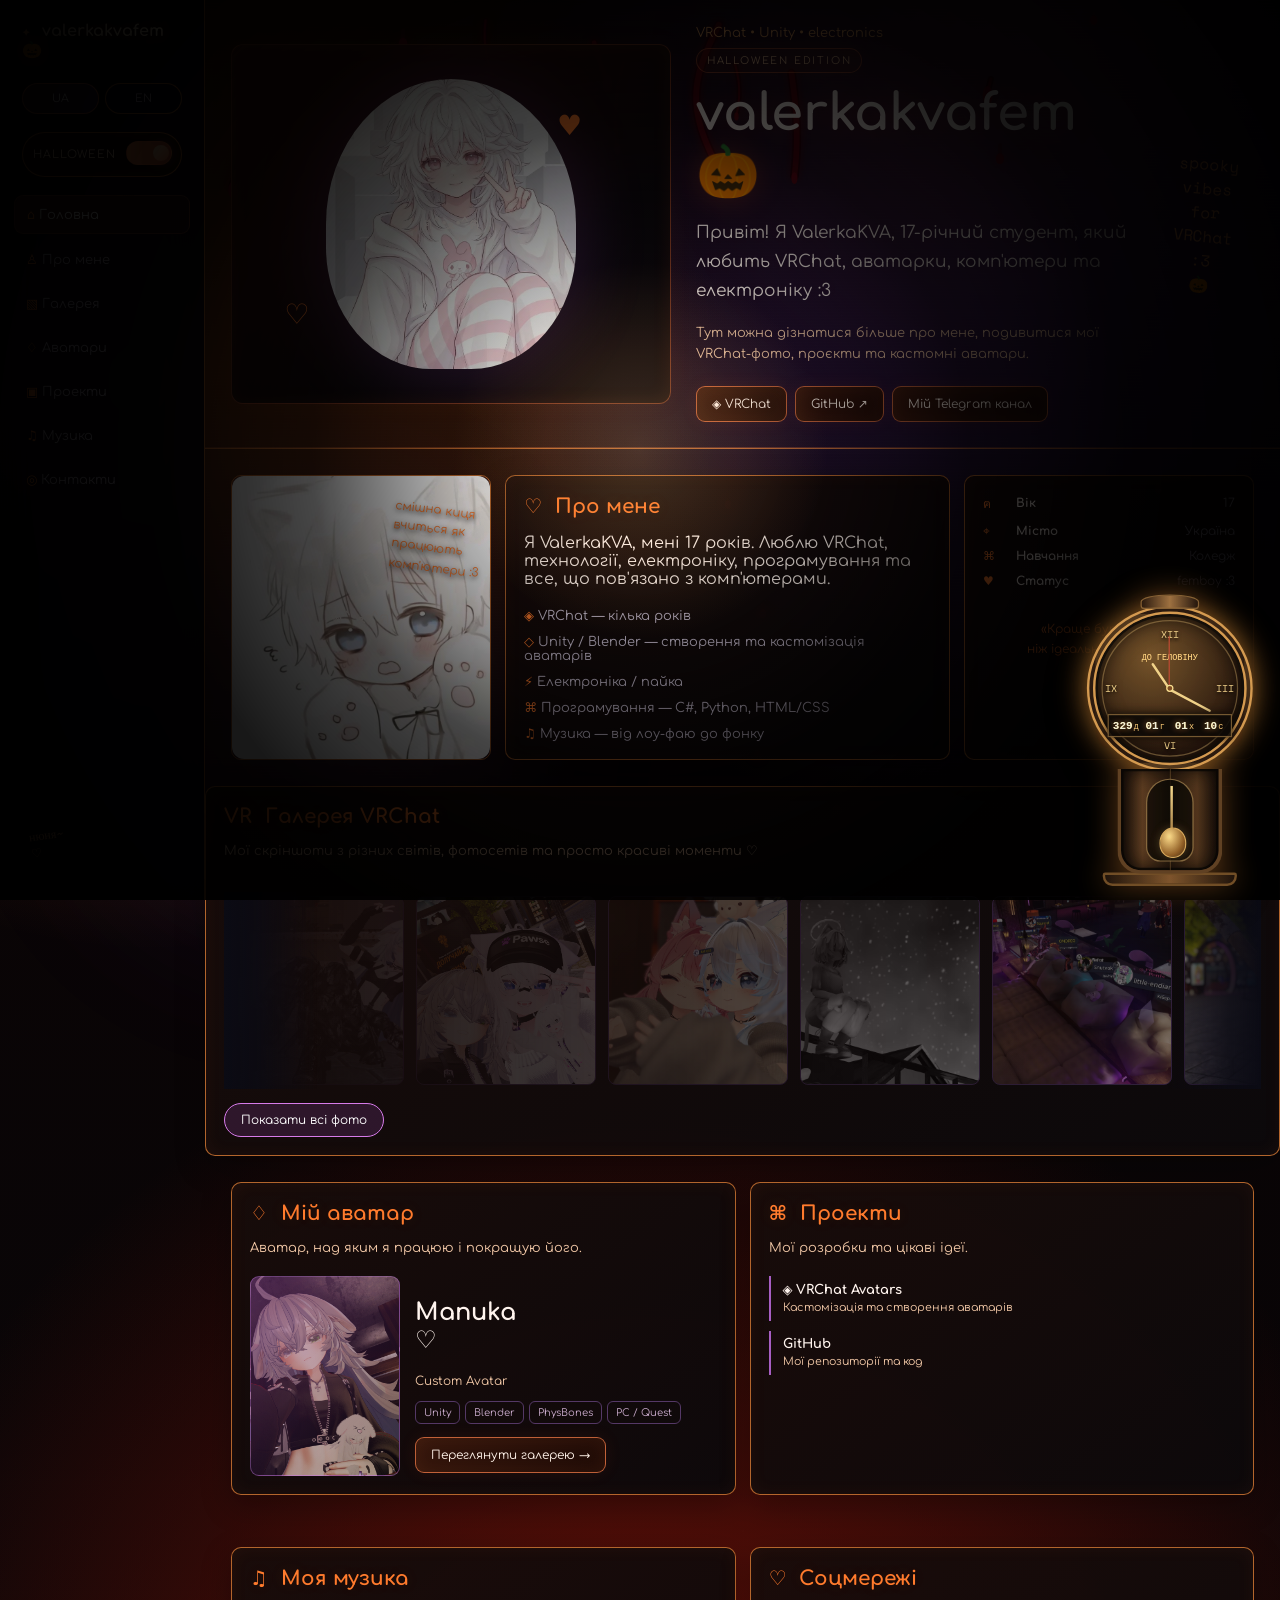
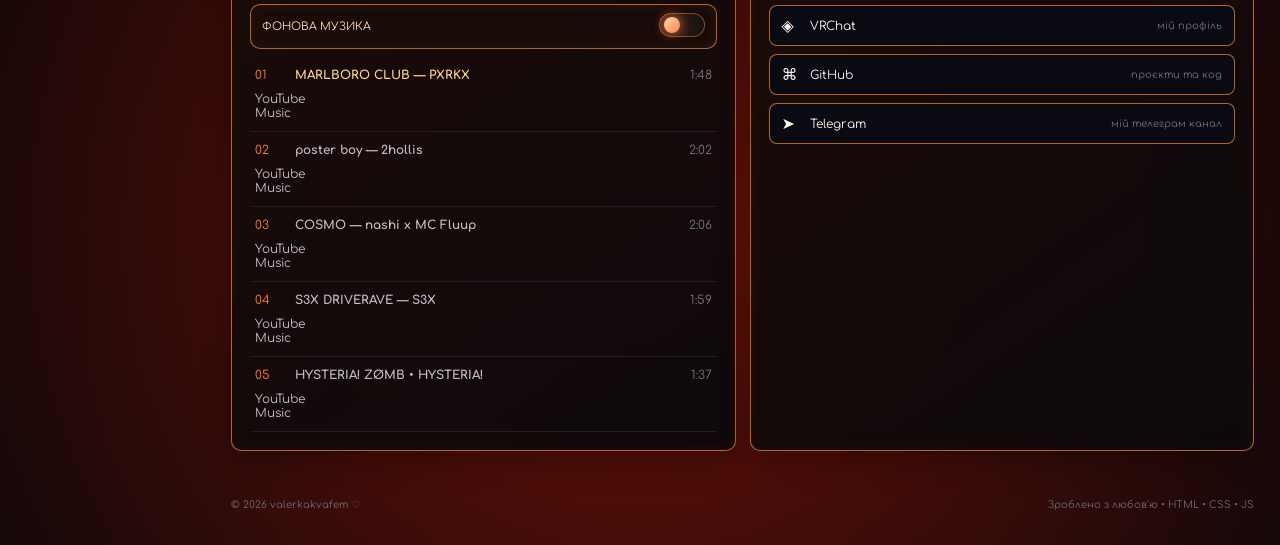
==== commit c7ecca25: "Add files via upload" ====
--- a/index.html
+++ b/index.html
@@ -3,23 +3,23 @@
 <head>
   <meta charset="UTF-8">
   <meta name="viewport" content="width=device-width, initial-scale=1.0">
-  <title>valerkakvafem ♡</title>
-  <meta name="description" content="Особистий VRChat / Unity / electronics сайт valerkakvafem.">
-  <link rel="stylesheet" href="style.css?v=2026-09-24-v3" type="text/css">
+  <title>valerkakvafem • Halloween</title>
+  <meta name="description" content="Halloween-версія особистого VRChat / Unity / electronics сайту valerkakvafem.">
+  <link rel="stylesheet" href="style.css?v=2026-10-07-audio" type="text/css">
 </head>
 <body>
   <div class="bg-orb orb1"></div>
   <div class="bg-orb orb2"></div>
 
   <aside class="sidebar">
-    <a class="brand" href="#home"><span class="brand-cat">ฅ^•ﻌ•^ฅ</span> valerkakvafem <span>♥</span></a>
+    <a class="brand" href="#home"><span class="brand-cat">✦</span> valerkakvafem <span>🎃</span></a>
     <div class="lang-switch" role="group" aria-label="Language switcher">
       <button class="lang-btn active" type="button" data-lang="uk">UA</button>
       <button class="lang-btn" type="button" data-lang="en">EN</button>
     </div>
-    <div class="sakura-toggle" role="group" aria-label="Sakura animation toggle">
-      <span class="toggle-label">Sakura</span>
-      <button class="sakura-switch" id="sakuraToggle" type="button" aria-label="Toggle sakura animation" aria-pressed="true">
+    <div class="sakura-toggle" role="group" aria-label="Halloween animation toggle">
+      <span class="toggle-label">Halloween</span>
+      <button class="sakura-switch" id="sakuraToggle" type="button" aria-label="Toggle Halloween animation" aria-pressed="true">
         <span class="switch-track"><span class="switch-thumb"></span></span>
       </button>
     </div>
@@ -32,7 +32,7 @@
       <a href="#music">♫ <span data-i18n="nav.music">Музика</span></a>
       <a href="#contacts">◎ <span data-i18n="nav.contacts">Контакти</span></a>
     </nav>
-    <div class="side-note" data-i18n="side.note">нюня~<br>♡</div>
+    <div class="side-note" data-i18n="side.note">boo!<br>👻</div>
   </aside>
 
   <main>
@@ -43,17 +43,18 @@
         <div class="floating-heart h2">♡</div>
       </div>
       <div class="hero-copy">
-        <div class="eyebrow" data-i18n="hero.eyebrow">VRChat • Unity • electronics</div>
-        <h1>valerkakvafem <span>♡</span></h1>
-        <p class="lead" data-i18n="hero.lead">Привіт! Я ValerkaKVA, 17-річний студент, який любить VRChat, аватарки, комп'ютери та електроніку :3</p>
-        <p class="muted" data-i18n="hero.muted">Тут можна дізнатися більше про мене, подивитися мої VRChat-фото, проєкти та кастомні аватари.</p>
+        <div class="eyebrow" data-i18n="hero.eyebrow">🎃 Halloween • VRChat • Unity • electronics</div>
+        <div class="hero-badge">HALLOWEEN EDITION</div>
+        <h1>valerkakvafem <span>🎃</span></h1>
+        <p class="lead" data-i18n="hero.lead">Привіт! Я ValerkaKVA, 17-річний студент, який любить VRChat, аватарки, комп'ютери, електроніку і осінній магічний вайб :3</p>
+        <p class="muted" data-i18n="hero.muted">Тут можна дізнатися більше про мене, подивитися мої VRChat-фото, проєкти та кастомні аватари в атмосфері Хеллоуїна.</p>
         <div class="buttons">
-          <a class="btn" href="https://vrchat.com/home/user/usr_546417ab-8300-4fd6-845b-32ec0ba9909e" target="_blank" data-i18n="hero.vrchat">◈ VRChat</a>
-          <a class="btn" href="https://github.com/valerkakvafem" target="_blank" rel="noreferrer" data-i18n="hero.github">GitHub ↗</a>
-          <a class="btn" href="https://t.me/vkvaua" data-i18n="hero.telegram">Мій Telegram канал</a>
+          <a class="btn" href="https://vrchat.com/home/user/usr_546417ab-8300-4fd6-845b-32ec0ba9909e" target="_blank" data-i18n="hero.vrchat">🕸️ VRChat</a>
+          <a class="btn" href="https://github.com/valerkakvafem" target="_blank" rel="noreferrer" data-i18n="hero.github">☠ GitHub ↗</a>
+          <a class="btn" href="https://t.me/vkvaua" data-i18n="hero.telegram">👻 Telegram</a>
         </div>
       </div>
-      <div class="hero-doodle">good<br>boys<br>play<br>VRChat<br>:3<br>♡</div>
+      <div class="hero-doodle">spooky<br>vibes<br>for<br>VRChat<br>:3<br>🎃</div>
     </section>
 
     <section id="about" class="section about-grid" aria-labelledby="about-heading">
@@ -128,6 +129,13 @@
       <h2 id="music-heading" class="visually-hidden">Моя музика</h2>
       <div class="panel">
         <div class="section-title"><span>♫</span> <span data-i18n="music.title">Моя музика</span></div>
+        <div class="music-audio-toggle" role="group" aria-label="Background music">
+          <span class="toggle-label" data-i18n="music.background">Фонова музика</span>
+          <button class="sakura-switch" id="musicToggle" type="button" aria-label="Увімкнути фонову музику" aria-pressed="false">
+            <span class="switch-track"><span class="switch-thumb"></span></span>
+          </button>
+        </div>
+        <audio id="backgroundMusic" src="assets/audio/halloween-creepy.mp3" autoplay loop preload="auto"></audio>
         <div class="track playing"><span>01</span><b>MARLBORO CLUB — PXRKX</b><time datetime="PT1M48S">1:48</time><a href="https://music.youtube.com/watch?v=__btnUgnhGw&list=RDAMVM__btnUgnhGw" target="_blank" rel="noreferrer">YouTube Music</a></div>
         <div class="track"><span>02</span><b>poster boy — 2hollis</b><time datetime="PT2M02S">2:02</time><a href="https://music.youtube.com/watch?v=jOLT6ukrQSg" target="_blank" rel="noreferrer">YouTube Music</a></div>
         <div class="track"><span>03</span><b>COSMO — nashi x MC Fluup</b><time datetime="PT2M06S">2:06</time><a href="https://music.youtube.com/watch?v=oZrpyzO8zuI" target="_blank" rel="noreferrer">YouTube Music</a></div>
@@ -163,7 +171,7 @@
     </div>
   </div>
 
-  <script src="gallery-data.js?v=2026-09-24-v3"></script>
-  <script src="script.js?v=2026-09-24-v3"></script>
+  <script src="gallery-data.js?v=2026-10-07-clock"></script>
+  <script src="script.js?v=2026-10-07-audio"></script>
 </body>
 </html>
--- a/style.css
+++ b/style.css
@@ -4,17 +4,23 @@
    1. ЗМІННІ ТА БАЗОВІ СТИЛІ (:root & Global)
    ========================================================================== */
 :root {
-  --bg: #070711;
-  --panel: #0d0d1a;
-  --panel2: #111020;
-  --line: #322044;
-  --pink: #e88cff;
-  --pink2: #ffb8f4;
-  --purple: #8d59d8;
-  --text: #eee6f7;
-  --muted: #a59bb4;
-  --paw-cursor: url("data:image/svg+xml,%3Csvg xmlns='http://www.w3.org/2000/svg' width='32' height='32' viewBox='0 0 32 32'%3E%3Cg fill='%23ffb6d9' stroke='%238b4d6b' stroke-width='2' shape-rendering='crispEdges'%3E%3Crect x='5' y='17' width='4' height='4'/%3E%3Crect x='11' y='12' width='4' height='5'/%3E%3Crect x='17' y='10' width='4' height='6'/%3E%3Crect x='23' y='12' width='4' height='5'/%3E%3Crect x='27' y='17' width='4' height='4'/%3E%3Crect x='11' y='18' width='10' height='10'/%3E%3Crect x='12' y='28' width='8' height='3'/%3E%3Crect x='14' y='7' width='4' height='3'/%3E%3C/g%3E%3C/svg%3E") 10 6, auto;
-  --paw-cursor-hover: url("data:image/svg+xml,%3Csvg xmlns='http://www.w3.org/2000/svg' width='48' height='48' viewBox='0 0 48 48'%3E%3Cg fill='%23ffb6d9' stroke='%238b4d6b' stroke-width='2' shape-rendering='crispEdges'%3E%3Crect x='6' y='20' width='5' height='6'/%3E%3Crect x='13' y='15' width='5' height='7'/%3E%3Crect x='20' y='12' width='5' height='8'/%3E%3Crect x='27' y='15' width='5' height='7'/%3E%3Crect x='34' y='20' width='5' height='6'/%3E%3Crect x='13' y='22' width='18' height='16'/%3E%3Crect x='16' y='33' width='12' height='5'/%3E%3Crect x='18' y='8' width='6' height='4'/%3E%3C/g%3E%3C/svg%3E") 18 8, pointer;
+  --bg: #050303;
+  --panel: #120907;
+  --panel2: #1d120f;
+  --line: rgba(255, 145, 61, 0.68);
+  --pink: #ff7b2d;
+  --pink2: #ffd48b;
+  --purple: #8d4dff;
+  --text: #fff4ee;
+  --muted: #f1c7a6;
+  --danger: #ff4b2b;
+  --shadow: rgba(255, 92, 46, 0.42);
+  --mx: 50vw;
+  --my: 50vh;
+  --flashlight-size: 220px;
+  --paw-cursor: url("data:image/svg+xml,%3Csvg xmlns='http://www.w3.org/2000/svg' width='32' height='32' viewBox='0 0 32 32'%3E%3Cg fill='%23ffb15a' stroke='%23f97316' stroke-width='2' shape-rendering='crispEdges'%3E%3Crect x='5' y='17' width='4' height='4'/%3E%3Crect x='11' y='12' width='4' height='5'/%3E%3Crect x='17' y='10' width='4' height='6'/%3E%3Crect x='23' y='12' width='4' height='5'/%3E%3Crect x='27' y='17' width='4' height='4'/%3E%3Crect x='11' y='18' width='10' height='10'/%3E%3Crect x='12' y='28' width='8' height='3'/%3E%3Crect x='14' y='7' width='4' height='3'/%3E%3C/g%3E%3C/svg%3E") 10 6, auto;
+  --paw-cursor-hover: url("data:image/svg+xml,%3Csvg xmlns='http://www.w3.org/2000/svg' width='48' height='48' viewBox='0 0 48 48'%3E%3Cg fill='%23ffb15a' stroke='%23f97316' stroke-width='2' shape-rendering='crispEdges'%3E%3Crect x='6' y='20' width='5' height='6'/%3E%3Crect x='13' y='15' width='5' height='7'/%3E%3Crect x='20' y='12' width='5' height='8'/%3E%3Crect x='27' y='15' width='5' height='7'/%3E%3Crect x='34' y='20' width='5' height='6'/%3E%3Crect x='13' y='22' width='18' height='16'/%3E%3Crect x='16' y='33' width='12' height='5'/%3E%3Crect x='18' y='8' width='6' height='4'/%3E%3C/g%3E%3C/svg%3E") 18 8, pointer;
+  color-scheme: dark;
 }
 
 * {
@@ -24,11 +30,282 @@
 
 body {
   margin: 0;
-  background: radial-gradient(circle at 70% 0%, #21122e 0, #0a0912 35%, #06060c 100%);
+  background:
+    radial-gradient(circle at 12% 18%, rgba(255, 119, 42, 0.36), transparent 27%),
+    radial-gradient(circle at 82% 12%, rgba(140, 77, 255, 0.28), transparent 28%),
+    radial-gradient(circle at 50% 85%, rgba(120, 18, 8, 0.9), transparent 42%),
+    linear-gradient(180deg, #120806 0%, #090405 35%, #0a0709 100%);
   color: var(--text);
   font-family: Comfortaa, system-ui, sans-serif;
   overflow-x: hidden;
   cursor: var(--paw-cursor);
+  background-color: var(--bg) !important;
+  color-scheme: dark;
+  min-height: 100vh;
+  position: relative;
+}
+
+.blood-layer {
+  position: fixed;
+  inset: 0;
+  width: 100%;
+  height: 100%;
+  pointer-events: none;
+  z-index: 1;
+}
+
+.halloween-clock {
+  position: fixed;
+  right: clamp(10px, 2vw, 28px);
+  bottom: 14px;
+  z-index: 45;
+  width: 138px;
+  display: flex;
+  flex-direction: column;
+  align-items: center;
+  color: #dfc28a;
+  font-family: "Space Mono", monospace;
+  opacity: 0.94;
+  pointer-events: none;
+  transform: scale(1.22);
+  transform-origin: bottom right;
+  filter: brightness(1.2) drop-shadow(0 0 13px rgba(255, 153, 57, 0.38)) drop-shadow(0 8px 14px rgba(0, 0, 0, 0.75));
+}
+
+.clock-crown {
+  position: relative;
+  z-index: 1;
+  width: 48px;
+  height: 12px;
+  margin-bottom: -3px;
+  border: 1px solid #76562f;
+  border-radius: 50% 50% 3px 3px;
+  background: linear-gradient(90deg, #26170d, #8c6439 50%, #21140c);
+}
+
+.clock-dial {
+  position: relative;
+  width: 136px;
+  height: 136px;
+  border: 7px double #bc8947;
+  border-radius: 50%;
+  background: radial-gradient(circle at 38% 30%, #674925, #26170d 68%);
+  box-shadow: inset 0 0 0 2px #120d08, inset 0 0 18px #000, 0 0 18px rgba(236, 148, 56, 0.34);
+}
+
+.clock-dial::before {
+  position: absolute;
+  inset: 5px;
+  border: 1px solid rgba(210, 173, 107, 0.35);
+  border-radius: 50%;
+  content: "";
+}
+
+.clock-mark {
+  position: absolute;
+  z-index: 1;
+  color: #d3b779;
+  font-size: 8px;
+  text-shadow: 0 1px 3px #000;
+}
+
+.clock-mark-xii { top: 11px; left: 50%; transform: translateX(-50%); }
+.clock-mark-iii { top: 50%; right: 8px; transform: translateY(-50%); }
+.clock-mark-vi { bottom: 8px; left: 50%; transform: translateX(-50%); }
+.clock-mark-ix { top: 50%; left: 8px; transform: translateY(-50%); }
+
+.clock-face-label {
+  position: absolute;
+  top: 30px;
+  right: 0;
+  left: 0;
+  color: #f0c77a;
+  font-size: 7px;
+  text-align: center;
+}
+
+.clock-hand {
+  position: absolute;
+  z-index: 2;
+  bottom: 49%;
+  left: calc(50% - 1px);
+  width: 2px;
+  border-radius: 2px;
+  background: #d7bb7a;
+  transform-origin: bottom center;
+}
+
+.clock-hand-hour { height: 26px; transform: rotate(-34deg); }
+.clock-hand-minute { height: 38px; transform: rotate(118deg); }
+
+.clock-hand-second {
+  width: 1px;
+  height: 44px;
+  background: #a9432e;
+  animation: clockTick 60s steps(60, end) infinite;
+}
+
+.clock-pin {
+  position: absolute;
+  z-index: 3;
+  top: 50%;
+  left: 50%;
+  width: 6px;
+  height: 6px;
+  border: 1px solid #e4c781;
+  border-radius: 50%;
+  background: #70441f;
+  transform: translate(-50%, -50%);
+}
+
+.clock-countdown {
+  position: absolute;
+  right: 10px;
+  bottom: 21px;
+  left: 10px;
+  z-index: 4;
+  display: grid;
+  grid-template-columns: repeat(4, 1fr);
+  padding: 3px 2px;
+  border: 1px solid rgba(177, 135, 75, 0.55);
+  background: rgba(12, 8, 6, 0.9);
+  box-shadow: 0 0 8px #090603;
+}
+
+.clock-countdown span {
+  display: flex;
+  align-items: baseline;
+  justify-content: center;
+  gap: 1px;
+}
+
+.clock-countdown b { color: #fff0c4; font-size: 9px; font-weight: 700; text-shadow: 0 0 5px rgba(255, 170, 75, 0.55); }
+.clock-countdown small { color: #e2b76b; font-size: 7px; }
+
+.clock-case {
+  position: relative;
+  width: 86px;
+  height: 86px;
+  margin-top: -2px;
+  border: 3px solid #563a20;
+  border-top: 0;
+  border-radius: 0 0 19px 19px;
+  background: linear-gradient(90deg, #160e09, #51351d 22%, #24170d 50%, #49301a 78%, #160e09);
+  box-shadow: inset 0 0 0 2px rgba(9, 6, 4, 0.85), inset 0 0 16px #080503;
+}
+
+.clock-case::before {
+  position: absolute;
+  top: 0;
+  bottom: 0;
+  left: 50%;
+  width: 1px;
+  background: rgba(198, 151, 83, 0.22);
+  content: "";
+}
+
+.clock-pendulum-window {
+  position: absolute;
+  top: 8px;
+  left: 50%;
+  width: 39px;
+  height: 68px;
+  overflow: hidden;
+  border: 1px solid rgba(197, 157, 96, 0.55);
+  border-radius: 20px 20px 12px 12px;
+  background: rgba(7, 6, 4, 0.72);
+  transform: translateX(-50%);
+}
+
+.clock-pendulum {
+  position: absolute;
+  top: 5px;
+  left: 50%;
+  width: 2px;
+  height: 49px;
+  background: linear-gradient(#dbc17e, #7a572b);
+  transform-origin: top center;
+  animation: pendulumSwing 1.8s ease-in-out infinite alternate;
+}
+
+.clock-pendulum::after {
+  position: absolute;
+  bottom: -10px;
+  left: -9px;
+  width: 20px;
+  height: 23px;
+  border: 1px solid #bd9552;
+  border-radius: 50% 50% 46% 46%;
+  background: radial-gradient(ellipse at 35% 28%, #e0c27a, #805422 65%, #38220f);
+  box-shadow: 0 0 8px rgba(218, 173, 91, 0.25);
+  content: "";
+}
+
+.clock-base {
+  width: 110px;
+  height: 11px;
+  margin-top: -1px;
+  border: 2px solid #654522;
+  border-radius: 2px 2px 8px 8px;
+  background: linear-gradient(90deg, #1d120a, #704b27 50%, #1d120a);
+}
+
+@keyframes pendulumSwing {
+  from { transform: rotate(-19deg); }
+  to { transform: rotate(19deg); }
+}
+
+@keyframes clockTick {
+  to { transform: rotate(360deg); }
+}
+
+@media (max-width: 760px) {
+  .halloween-clock {
+    right: 8px;
+    bottom: 8px;
+    opacity: 0.9;
+    transform: scale(0.88);
+    transform-origin: bottom right;
+  }
+}
+
+@media (prefers-reduced-motion: reduce) {
+  .clock-hand-second,
+  .clock-pendulum {
+    animation: none;
+  }
+}
+
+.flashlight-overlay {
+  position: fixed;
+  inset: 0;
+  pointer-events: none;
+  z-index: 40;
+  background: radial-gradient(
+    circle at var(--mx) var(--my),
+    rgba(255, 201, 125, 0.2) 0,
+    rgba(255, 176, 96, 0.11) 12%,
+    rgba(0, 0, 0, 0.28) 24%,
+    rgba(0, 0, 0, 0.72) 42%,
+    rgba(0, 0, 0, 0.9) 62%,
+    rgba(0, 0, 0, 0.98) 100%
+  );
+}
+
+body::after {
+  content: "";
+  position: fixed;
+  inset: 0;
+  pointer-events: none;
+  background: repeating-linear-gradient(
+    180deg,
+    rgba(255,255,255,0.02),
+    rgba(255,255,255,0.02) 1px,
+    transparent 1px,
+    transparent 3px
+  );
+  mix-blend-mode: soft-light;
+  opacity: 0.8;
 }
 
 nav a,
@@ -96,15 +373,17 @@
 }
 
 .orb1 {
-  background: #e47aff;
+  background: rgba(255, 118, 44, 0.92);
   top: -100px;
   right: 8%;
+  box-shadow: 0 0 120px rgba(255, 110, 40, 0.62);
 }
 
 .orb2 {
-  background: #6e42ff;
+  background: rgba(126, 75, 255, 0.88);
   bottom: 0;
   left: 10%;
+  box-shadow: 0 0 130px rgba(149, 92, 255, 0.5);
 }
 
 .sakura-layer {
@@ -125,35 +404,28 @@
   position: absolute;
   top: -12%;
   left: var(--left, 50%);
-  width: var(--size, 16px);
-  height: calc(var(--size, 16px) * 1.45);
-  background: linear-gradient(135deg, rgba(255, 214, 229, 0.96), rgba(255, 161, 196, 0.9));
-  border-radius: 70% 0 70% 0 / 100% 0 100% 0;
-  box-shadow: 0 0 10px rgba(255, 162, 200, 0.45);
+  width: var(--size, 22px);
+  height: var(--size, 22px);
+  display: grid;
+  place-items: center;
+  font-size: var(--emoji-size, 22px);
   opacity: 0;
   transform: rotate(0deg);
-  animation: sakuraFall var(--duration, 12s) linear infinite;
+  animation: halloweenFall var(--duration, 12s) linear infinite;
   animation-delay: var(--delay, 0s);
-}
-
-.sakura-petal::after {
-  content: "";
-  position: absolute;
-  inset: 0;
-  background: linear-gradient(90deg, rgba(255,255,255,0.55), transparent 40%, rgba(255,255,255,0.18));
-  border-radius: inherit;
-}
-
-@keyframes sakuraFall {
+  filter: drop-shadow(0 0 12px rgba(255, 166, 72, 0.38));
+}
+
+@keyframes halloweenFall {
   0% {
     transform: translate3d(0, -10vh, 0) rotate(0deg) scale(0.7);
     opacity: 0;
   }
   18% {
-    opacity: 0.9;
+    opacity: 0.95;
   }
   50% {
-    transform: translate3d(var(--drift, 18px), 42vh, 0) rotate(180deg) scale(1);
+    transform: translate3d(var(--drift, 18px), 42vh, 0) rotate(180deg) scale(1.15);
     opacity: 1;
   }
   100% {
@@ -171,11 +443,12 @@
   padding: 8px 10px;
   border: 1px solid var(--line);
   border-radius: 999px;
-  background: rgba(18, 15, 24, 0.9);
+  background: rgba(26, 13, 10, 0.9);
+  box-shadow: inset 0 0 14px rgba(255, 133, 62, 0.08);
 }
 
 .toggle-label {
-  color: #e7d8ee;
+  color: #ffd9ba;
   font-size: 11px;
   letter-spacing: 0.08em;
   text-transform: uppercase;
@@ -195,8 +468,8 @@
   width: 46px;
   height: 24px;
   border-radius: 999px;
-  background: linear-gradient(90deg, #4e3c62, #221b2b);
-  border: 1px solid #8d5fae;
+  background: linear-gradient(90deg, #3f2019, #17110d);
+  border: 1px solid rgba(255, 121, 66, 0.48);
   transition: .25s ease;
 }
 
@@ -206,13 +479,13 @@
   width: 16px;
   height: 16px;
   border-radius: 50%;
-  background: linear-gradient(135deg, #ffd6ec, #ff9ad8);
-  box-shadow: 0 0 12px rgba(255, 157, 216, 0.8);
+  background: linear-gradient(135deg, #ffdca9, #ff7c47);
+  box-shadow: 0 0 12px rgba(255, 128, 72, 0.85);
   transition: transform .25s ease;
 }
 
 .sakura-switch[aria-pressed="true"] .switch-track {
-  background: linear-gradient(90deg, #ffbce5, #d785ff);
+  background: linear-gradient(90deg, #ff8d4a, #b5452b);
 }
 
 .sakura-switch[aria-pressed="true"] .switch-thumb {
@@ -231,6 +504,8 @@
    2. СТРУКТУРА ТА НАВІГАЦІЯ (Layout & Sidebar)
    ========================================================================== */
 main {
+  position: relative;
+  z-index: 2;
   margin-left: 205px;
   max-width: 1500px;
 }
@@ -250,18 +525,20 @@
 
 .brand {
   font-weight: 700;
-  color: var(--pink2);
+  color: #ffe7c2;
   display: block;
   padding: 0 8px 24px;
+  text-shadow: 0 0 18px rgba(255, 154, 68, 0.4), 0 0 28px rgba(255, 80, 48, 0.25);
 }
 
 .brand-cat {
   font-family: monospace;
   margin-right: 7px;
+  color: #ff9d57;
 }
 
 .brand span:last-child {
-  color: var(--pink);
+  color: #ff5a2c;
 }
 
 .lang-switch {
@@ -285,8 +562,8 @@
 
 .lang-btn.active,
 .lang-btn:hover {
-  background: linear-gradient(90deg, #b55fe733, #7b58c633);
-  border-color: #d77bea;
+  background: linear-gradient(90deg, rgba(255, 120, 72, 0.2), rgba(145, 71, 255, 0.18));
+  border-color: rgba(255, 132, 76, 0.7);
   color: #fff;
 }
 
@@ -306,9 +583,9 @@
 
 nav a:hover,
 nav a.active {
-  background: linear-gradient(90deg, #9d5ac03b, #4c28542a);
+  background: linear-gradient(90deg, rgba(255, 122, 52, 0.18), rgba(123, 53, 46, 0.2));
   color: #fff;
-  border: 1px solid #b966d64a;
+  border: 1px solid rgba(255, 128, 76, 0.28);
   cursor: var(--paw-cursor-hover);
 }
 
@@ -320,10 +597,11 @@
   position: absolute;
   bottom: 40px;
   left: 30px;
-  color: var(--pink);
+  color: #ffb874;
   font-family: "Space Mono";
   font-size: 12px;
   transform: rotate(-8deg);
+  text-shadow: 0 0 12px rgba(255, 166, 72, 0.5), 0 0 18px rgba(255, 92, 46, 0.25);
 }
 
 
@@ -339,12 +617,13 @@
   font-size: 20px;
   font-weight: 700;
   margin-bottom: 5px;
-  color: #f2d8fa;
+  color: #ffe3c7;
 }
 
 .section-title span {
   color: var(--pink);
   margin-right: 7px;
+  text-shadow: 0 0 16px rgba(255, 122, 52, 0.12);
 }
 
 .section-head {
@@ -356,9 +635,10 @@
 
 .panel {
   border: 1px solid var(--line);
-  background: linear-gradient(145deg, #101020e8, #0b0b14e8);
+  background: linear-gradient(145deg, rgba(24, 12, 10, 0.96), rgba(12, 9, 11, 0.96));
   border-radius: 10px;
   padding: 18px;
+  box-shadow: inset 0 0 18px rgba(255, 117, 64, 0.05), 0 10px 30px rgba(0, 0, 0, 0.28);
 }
 
 .muted {
@@ -376,20 +656,21 @@
 
 .btn,
 .outline-btn {
-  border: 1px solid #c66ee77a;
-  background: #130e1d;
+  border: 1px solid rgba(255, 130, 76, 0.7);
+  background: linear-gradient(135deg, rgba(56, 24, 13, 0.93), rgba(32, 12, 7, 0.93));
   border-radius: 9px;
   padding: 10px 15px;
   font-size: 12px;
-  color: #f4dafa;
+  color: #fff2e9;
   transition: .2s;
   display: inline-block;
+  box-shadow: inset 0 0 18px rgba(255, 125, 62, 0.08), 0 0 18px rgba(255, 92, 46, 0.08);
 }
 
 .btn:hover,
 .outline-btn:hover {
-  background: #8b4eb522;
-  box-shadow: 0 0 20px #e37bff22;
+  background: linear-gradient(135deg, rgba(90, 29, 12, 0.96), rgba(48, 17, 9, 0.96));
+  box-shadow: 0 0 22px rgba(255, 92, 46, 0.18), inset 0 0 14px rgba(255, 132, 62, 0.13);
 }
 
 
@@ -412,22 +693,35 @@
   position: absolute;
   inset: auto 0 0 0;
   height: 1px;
-  background: #e88cff33;
+  background: rgba(255, 130, 76, 0.28);
+}
+
+.hero-badge {
+  display: inline-block;
+  margin-bottom: 12px;
+  padding: 6px 10px;
+  border: 1px solid rgba(255, 128, 74, 0.5);
+  border-radius: 999px;
+  background: rgba(255, 92, 46, 0.08);
+  color: #ffd0a5;
+  font-size: 10px;
+  letter-spacing: 0.18em;
+  box-shadow: 0 0 20px rgba(255, 92, 46, 0.08);
 }
 
 .hero h1 {
   font-size: clamp(34px, 4vw, 62px);
   margin: 0 0 15px;
-  color: #fff;
-  text-shadow: 0 0 28px #dd77ff44;
+  color: #fff5ef;
+  text-shadow: 0 0 28px rgba(255, 123, 60, 0.18), 0 0 36px rgba(255, 72, 33, 0.12);
 }
 
 .hero h1 span {
-  color: var(--pink);
+  color: #ff6a3d;
 }
 
 .eyebrow {
-  color: var(--pink);
+  color: #ffb36d;
   font-size: 13px;
   margin-bottom: 8px;
 }
@@ -435,14 +729,16 @@
 .lead {
   font-size: 17px;
   line-height: 1.7;
+  text-shadow: 0 0 16px rgba(255, 120, 66, 0.08);
 }
 
 .hero-doodle {
-  color: var(--pink);
+  color: #ff9d57;
   font-family: "Space Mono";
   line-height: 1.5;
   text-align: center;
   transform: rotate(5deg);
+  text-shadow: 0 0 20px rgba(255, 122, 52, 0.18);
 }
 
 .hero-art {
@@ -450,10 +746,11 @@
   border-radius: 12px;
   position: relative;
   overflow: hidden;
-  background: linear-gradient(145deg, #28183d, #090914 65%);
-  border: 1px solid #58326b;
+  background: linear-gradient(145deg, rgba(68, 22, 16, 0.94), rgba(12, 9, 12, 0.96) 65%);
+  border: 1px solid rgba(255, 124, 69, 0.42);
   display: grid;
   place-items: center;
+  box-shadow: inset 0 0 18px rgba(255, 122, 52, 0.1), 0 0 26px rgba(255, 92, 46, 0.05);
 }
 
 /* Налаштування реального фото головного аватара */
@@ -789,6 +1086,23 @@
   color: #c6bdcb;
 }
 
+.music-audio-toggle {
+  display: flex;
+  align-items: center;
+  justify-content: space-between;
+  gap: 12px;
+  margin: 14px 0 8px;
+  padding: 8px 11px;
+  border: 1px solid var(--line);
+  border-radius: 10px;
+  background: rgba(26, 13, 10, 0.82);
+  box-shadow: inset 0 0 14px rgba(255, 133, 62, 0.08);
+}
+
+.music-audio-toggle .toggle-label {
+  letter-spacing: 0;
+}
+
 .track span { 
   color: var(--pink); 
 }
